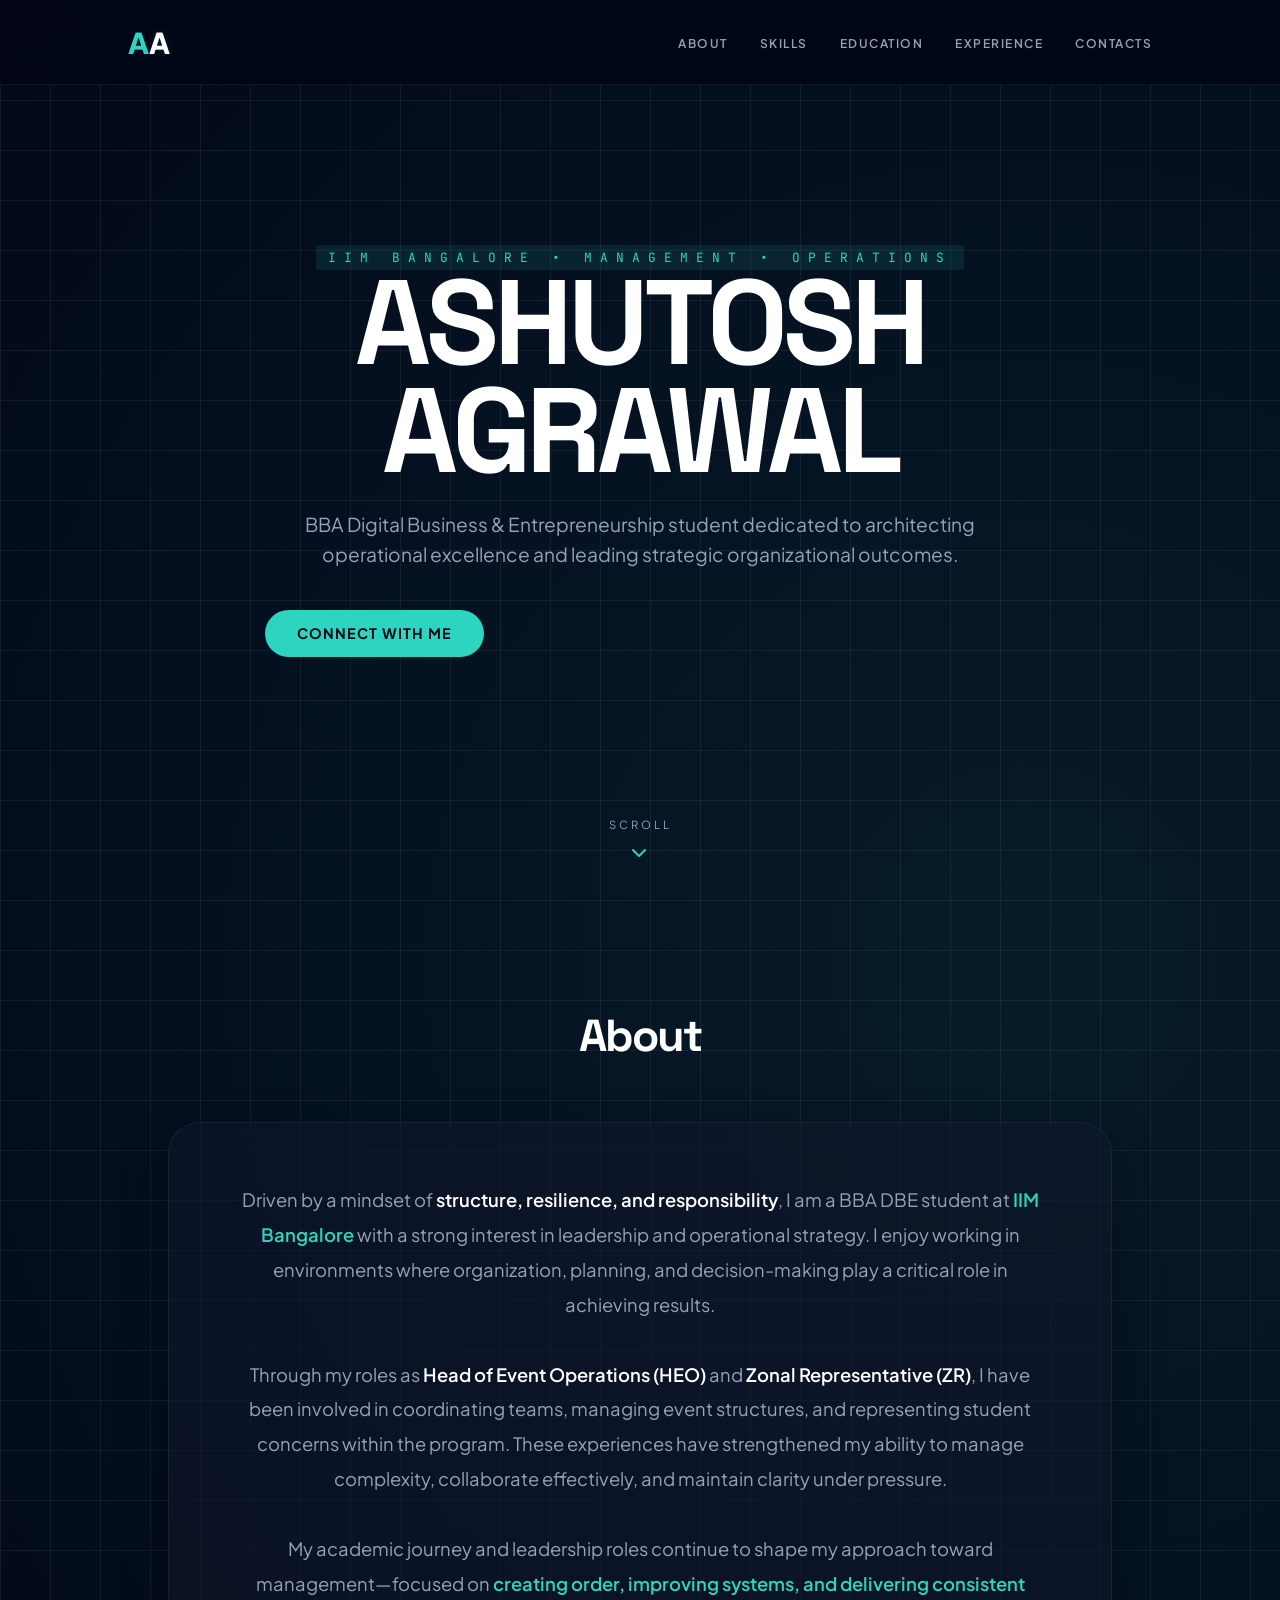
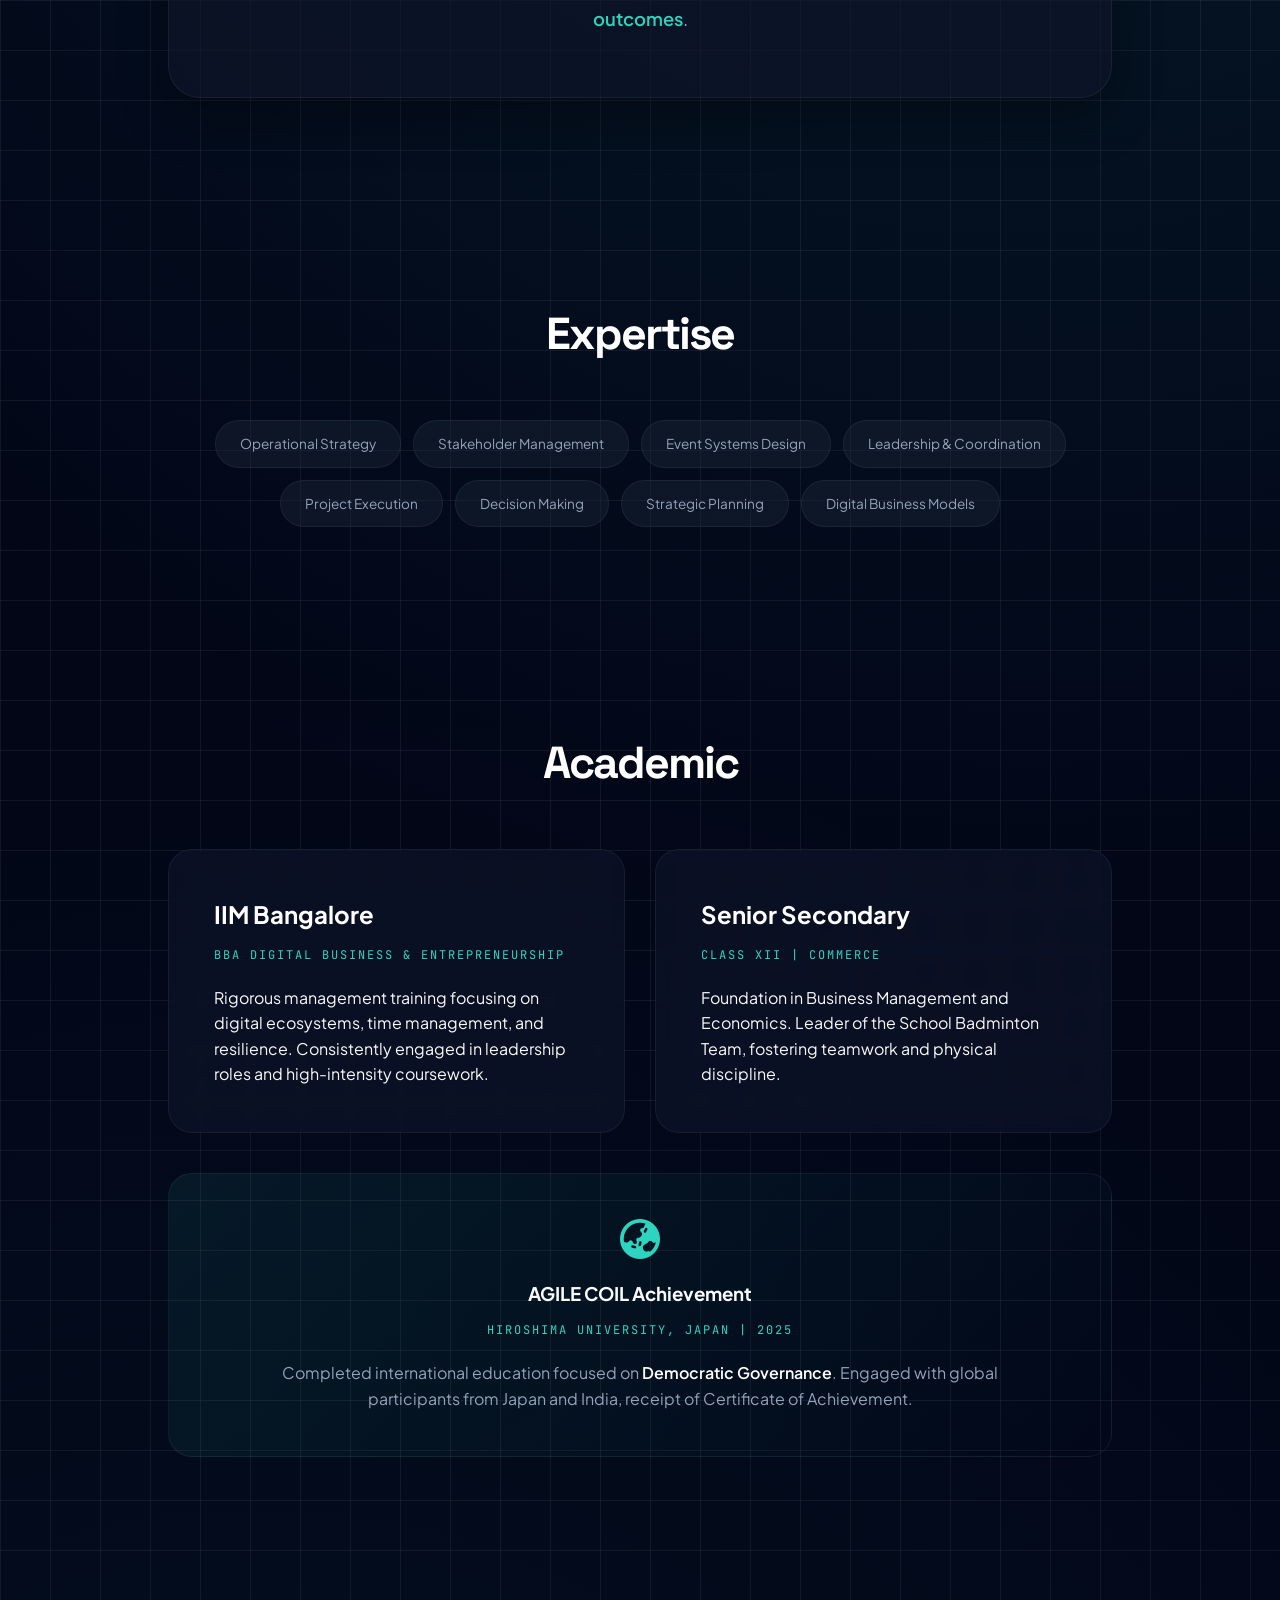
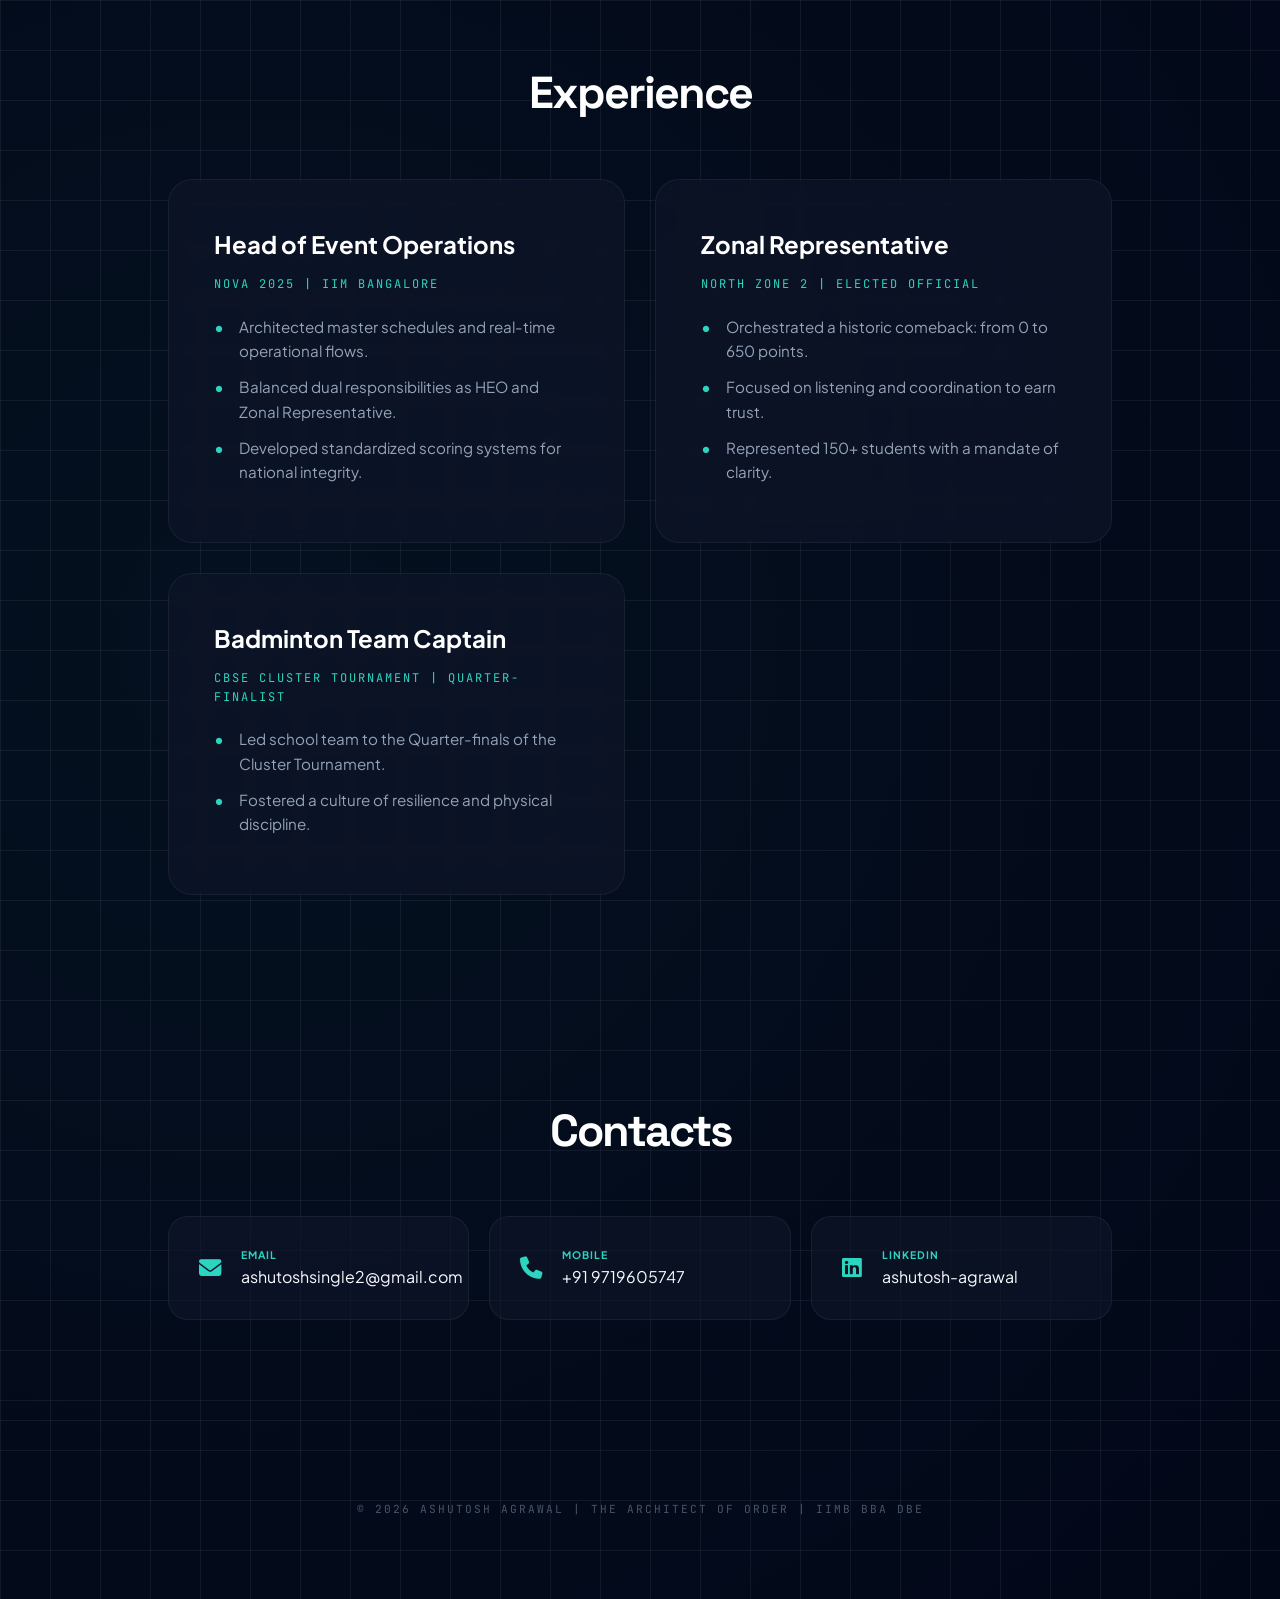
==== index.html @ 5797844e "Rename ytz.html to index.html" ====
<!DOCTYPE html>
<html lang="en">
<head>
    <meta charset="UTF-8">
    <meta name="viewport" content="width=device-width, initial-scale=1.0">
    <title>Ashutosh Agrawal | Executive Portfolio</title>
    
    <!-- Premium Fonts & Icons -->
    <link href="https://fonts.googleapis.com/css2?family=Plus+Jakarta+Sans:wght@300;400;500;600;700;800&family=Space+Grotesk:wght@500;700&family=JetBrains+Mono:wght@400;500&display=swap" rel="stylesheet">
    <link rel="stylesheet" href="https://cdnjs.cloudflare.com/ajax/libs/font-awesome/6.4.0/css/all.min.css">

    <style>
        :root {
            --bg-body: #020617; 
            --nav-bg: rgba(2, 6, 23, 0.9);
            --accent: #2dd4bf; 
            --accent-glow: rgba(45, 212, 191, 0.15);
            --text-main: #f8fafc;
            --text-dim: #94a3b8;
            --glass-card: rgba(15, 23, 42, 0.6);
            --border: rgba(255, 255, 255, 0.06);
        }

        * {
            margin: 0;
            padding: 0;
            box-sizing: border-box;
            scroll-behavior: smooth;
        }

        body {
            background-color: var(--bg-body);
            color: var(--text-main);
            font-family: 'Plus Jakarta Sans', sans-serif;
            line-height: 1.6;
            overflow-x: hidden;
            background-image: 
                linear-gradient(var(--border) 1px, transparent 1px),
                linear-gradient(90deg, var(--border) 1px, transparent 1px),
                radial-gradient(circle at 80% 20%, rgba(45, 212, 191, 0.1) 0%, transparent 40%),
                radial-gradient(circle at 20% 80%, rgba(45, 212, 191, 0.05) 0%, transparent 40%);
            background-size: 50px 50px, 50px 50px, 100% 100%, 100% 100%;
        }

        /* --- ANIMATIONS --- */
        @keyframes fadeInUp {
            from { opacity: 0; transform: translateY(20px); }
            to { opacity: 1; transform: translateY(0); }
        }

        @keyframes float {
            0% { transform: translateY(0px); }
            50% { transform: translateY(-10px); }
            100% { transform: translateY(0px); }
        }

        .reveal {
            opacity: 0;
            transform: translateY(20px);
            transition: all 0.8s cubic-bezier(0.25, 0.46, 0.45, 0.94);
        }

        .reveal.active {
            opacity: 1;
            transform: translateY(0);
        }

        /* --- NAVIGATION --- */
        nav {
            position: fixed;
            top: 0;
            width: 100%;
            display: flex;
            justify-content: space-between;
            align-items: center;
            padding: 1.2rem 10%;
            background: var(--nav-bg);
            backdrop-filter: blur(20px);
            border-bottom: 1px solid var(--border);
            z-index: 1000;
        }

        .nav-brand {
            font-weight: 800;
            font-size: 1.8rem;
            letter-spacing: -2px;
            text-decoration: none;
            display: flex;
            gap: 2px;
        }

        .logo-a1 { color: var(--accent); }
        .logo-a2 { color: #fff; text-shadow: 0 0 10px var(--accent-glow); }

        .nav-links {
            display: flex;
            list-style: none;
            gap: 2rem;
        }

        .nav-links a {
            text-decoration: none;
            color: var(--text-dim);
            font-size: 0.75rem;
            font-weight: 600;
            text-transform: uppercase;
            letter-spacing: 1.5px;
            transition: 0.3s ease;
        }

        .nav-links a:hover { color: var(--accent); }

        /* --- HERO SECTION --- */
        header {
            height: 100vh;
            display: flex;
            flex-direction: column;
            justify-content: center;
            align-items: center;
            text-align: center;
            padding: 0 10%;
            position: relative;
        }

        .hero-content {
            z-index: 2;
        }

        .hero-kicker {
            font-family: 'JetBrains Mono', monospace;
            color: var(--accent);
            font-size: 0.8rem;
            text-transform: uppercase;
            letter-spacing: 8px;
            margin-bottom: 1.5rem;
            animation: fadeInUp 0.8s ease-out;
            background: rgba(45, 212, 191, 0.1);
            padding: 4px 12px;
            border-radius: 4px;
        }

        header h1 {
            font-family: 'Space Grotesk', sans-serif;
            font-size: clamp(3.5rem, 12vw, 7.5rem); 
            font-weight: 700;
            line-height: 0.9;
            letter-spacing: -5px;
            margin-bottom: 1.5rem;
            color: #fff;
            animation: fadeInUp 1s ease-out 0.2s forwards;
            opacity: 0;
        }

        .hero-desc {
            max-width: 750px;
            color: var(--text-dim);
            font-size: 1.2rem;
            font-weight: 400;
            margin-bottom: 2.5rem;
            animation: fadeInUp 1.2s ease-out 0.4s forwards;
            opacity: 0;
            line-height: 1.6;
        }

        .hero-cta {
            animation: fadeInUp 1.4s ease-out 0.6s forwards;
            opacity: 0;
            display: flex;
            gap: 20px;
        }

        .btn-primary {
            background: var(--accent);
            color: var(--bg-body);
            padding: 12px 32px;
            border-radius: 100px;
            text-decoration: none;
            font-weight: 700;
            font-size: 0.9rem;
            text-transform: uppercase;
            letter-spacing: 1px;
            transition: 0.3s;
        }

        .btn-primary:hover {
            transform: scale(1.05);
            box-shadow: 0 0 20px var(--accent-glow);
        }

        .scroll-hint {
            position: absolute;
            bottom: 40px;
            font-size: 0.7rem;
            text-transform: uppercase;
            letter-spacing: 3px;
            color: var(--text-dim);
            display: flex;
            flex-direction: column;
            align-items: center;
            gap: 10px;
            animation: float 2s infinite ease-in-out;
        }

        .scroll-hint i {
            color: var(--accent);
            font-size: 1rem;
        }

        /* --- MAIN CONTENT --- */
        main {
            padding: 0 10%;
            max-width: 1200px;
            margin: 0 auto;
        }

        section {
            padding: 100px 0;
        }

        h2 {
            font-family: 'Space Grotesk', sans-serif;
            font-size: 2.8rem;
            margin-bottom: 50px;
            font-weight: 700;
            letter-spacing: -2px;
            color: #fff;
            text-align: center; 
        }

        /* --- ABOUT SECTION --- */
        .about-card {
            background: var(--glass-card);
            border: 1px solid var(--border);
            padding: 60px;
            border-radius: 32px;
            text-align: center;
            box-shadow: 0 20px 50px rgba(0,0,0,0.3);
        }

        .about-card p {
            font-size: 1.15rem;
            line-height: 1.9;
            color: var(--text-dim);
            max-width: 900px;
            margin: 0 auto;
        }

        .highlight-text { color: #fff; font-weight: 600; }
        .accent-text { color: var(--accent); font-weight: 600; }

        /* --- GRID & CARDS --- */
        .grid-layout {
            display: grid;
            grid-template-columns: repeat(auto-fit, minmax(320px, 1fr));
            gap: 30px;
        }

        .card {
            background: var(--glass-card);
            backdrop-filter: blur(10px);
            border: 1px solid var(--border);
            padding: 45px;
            border-radius: 24px;
            transition: all 0.4s ease;
        }

        .card:hover {
            border-color: rgba(45, 212, 191, 0.3);
            transform: translateY(-8px);
        }

        .card h3 {
            font-size: 1.5rem;
            margin-bottom: 12px;
            font-weight: 700;
            color: #fff;
        }

        .sub-header {
            color: var(--accent);
            font-family: 'JetBrains Mono', monospace;
            font-size: 0.75rem;
            margin-bottom: 20px;
            display: block;
            text-transform: uppercase;
            letter-spacing: 2px;
        }

        .card ul { list-style: none; margin-top: 15px; }
        .card li {
            color: var(--text-dim);
            font-size: 0.95rem;
            margin-bottom: 12px;
            padding-left: 25px;
            position: relative;
            text-align: left;
        }

        .card li::before {
            content: "•";
            position: absolute;
            left: 0;
            color: var(--accent);
            font-weight: bold;
        }

        /* --- SKILLS --- */
        .skills-container {
            display: flex;
            flex-wrap: wrap;
            gap: 12px;
            justify-content: center;
        }

        .skill-pill {
            background: rgba(30, 41, 59, 0.4);
            border: 1px solid var(--border);
            padding: 12px 24px;
            border-radius: 100px;
            font-size: 0.85rem;
            color: var(--text-dim);
            transition: 0.3s;
        }

        .skill-pill:hover {
            border-color: var(--accent);
            color: var(--accent);
            background: rgba(45, 212, 191, 0.1);
        }

        /* --- GLOBAL BADGE --- */
        .global-badge {
            background: linear-gradient(145deg, rgba(45, 212, 191, 0.08), transparent);
            border: 1px solid var(--border);
            padding: 45px;
            border-radius: 24px;
            margin-top: 40px;
            text-align: center;
        }

        .global-badge i {
            font-size: 2.5rem;
            color: var(--accent);
            margin-bottom: 20px;
        }

        /* --- CONTACTS --- */
        .contact-grid {
            display: grid;
            grid-template-columns: repeat(auto-fit, minmax(280px, 1fr));
            gap: 20px;
        }

        .contact-item {
            background: var(--glass-card);
            padding: 30px;
            border-radius: 20px;
            border: 1px solid var(--border);
            text-decoration: none;
            color: var(--text-main);
            transition: 0.3s;
            display: flex;
            align-items: center;
            gap: 20px;
        }

        .contact-item:hover {
            border-color: var(--accent);
            background: rgba(45, 212, 191, 0.08);
            transform: scale(1.02);
        }

        .contact-item i {
            font-size: 1.4rem;
            color: var(--accent);
        }

        /* --- FOOTER --- */
        footer {
            padding: 80px 10%;
            text-align: center;
            border-top: 1px solid var(--border);
            color: #475569;
            font-family: 'JetBrains Mono', monospace;
            font-size: 0.7rem;
            letter-spacing: 2px;
        }

        @media (max-width: 968px) {
            header h1 { font-size: 3.5rem; letter-spacing: -2px; }
            .grid-layout { grid-template-columns: 1fr; }
            .about-card { padding: 40px 25px; }
            nav { padding: 1rem 5%; }
        }
    </style>
</head>
<body>

    <!-- TOP NAVIGATION BAR -->
    <nav>
        <a href="#" class="nav-brand">
            <span class="logo-a1">A</span><span class="logo-a2">A</span>
        </a>
        <ul class="nav-links">
            <li><a href="#about">About</a></li>
            <li><a href="#skills">Skills</a></li>
            <li><a href="#education">Education</a></li>
            <li><a href="#experience">Experience</a></li>
            <li><a href="#contacts">Contacts</a></li>
        </ul>
    </nav>

    <!-- HERO SECTION -->
    <header id="home">
        <div class="hero-content">

            <span class="hero-kicker">IIM Bangalore • Management • Operations</span>

            <h1>ASHUTOSH <br>AGRAWAL</h1>
            <p class="hero-desc">
                BBA Digital Business & Entrepreneurship student dedicated to architecting operational excellence and leading strategic organizational outcomes.
            </p>
            <div class="hero-cta">
                <a href="#contacts" class="btn-primary">Connect with me</a>
            </div>
        </div>
        <div class="scroll-hint">
            <span>Scroll</span>
            <i class="fa-solid fa-chevron-down"></i>
        </div>
    </header>

    <main>
        
        <!-- ABOUT -->
        <section id="about" class="reveal">
            <h2>About</h2>
            <div class="about-card">
                <p>
                    Driven by a mindset of <span class="highlight-text">structure, resilience, and responsibility</span>, I am a BBA DBE student at <span class="accent-text">IIM Bangalore</span> with a strong interest in leadership and operational strategy. I enjoy working in environments where organization, planning, and decision-making play a critical role in achieving results. 
                    <br><br>
                    Through my roles as <span class="highlight-text">Head of Event Operations (HEO)</span> and <span class="highlight-text">Zonal Representative (ZR)</span>, I have been involved in coordinating teams, managing event structures, and representing student concerns within the program. These experiences have strengthened my ability to manage complexity, collaborate effectively, and maintain clarity under pressure. 
                    <br><br>
                    My academic journey and leadership roles continue to shape my approach toward management—focused on <span class="accent-text">creating order, improving systems, and delivering consistent outcomes</span>.
                </p>
            </div>
        </section>

        <!-- SKILLS / EXPERTISE -->
        <section id="skills" class="reveal">
            <h2>Expertise</h2>
            <div class="skills-container">
                <div class="skill-pill">Operational Strategy</div>
                <div class="skill-pill">Stakeholder Management</div>
                <div class="skill-pill">Event Systems Design</div>
                <div class="skill-pill">Leadership & Coordination</div>
                <div class="skill-pill">Project Execution</div>
                <div class="skill-pill">Decision Making</div>
                <div class="skill-pill">Strategic Planning</div>
                <div class="skill-pill">Digital Business Models</div>
            </div>
        </section>

        <!-- EDUCATION -->
        <section id="education" class="reveal">
            <h2>Academic</h2>
            <div class="grid-layout">
                <div class="card">
                    <h3>IIM Bangalore</h3>
                    <span class="sub-header">BBA Digital Business & Entrepreneurship</span>
                    <p>Rigorous management training focusing on digital ecosystems, time management, and resilience. Consistently engaged in leadership roles and high-intensity coursework.</p>
                </div>

                <div class="card">
                    <h3>Senior Secondary</h3>
                    <span class="sub-header">Class XII | Commerce</span>
                    <p>Foundation in Business Management and Economics. Leader of the School Badminton Team, fostering teamwork and physical discipline.</p>
                </div>
            </div>

            <!-- HIROSHIMA HIGHLIGHT -->
            <div class="global-badge">
                <i class="fa-solid fa-earth-asia"></i>
                <h3 style="margin-bottom: 12px;">AGILE COIL Achievement</h3>
                <span class="sub-header">Hiroshima University, Japan | 2025</span>
                <p style="color: var(--text-dim); max-width: 800px; margin: 0 auto; font-size: 1rem;">
                    Completed international education focused on <span class="highlight-text">Democratic Governance</span>. Engaged with global participants from Japan and India, receipt of Certificate of Achievement.
                </p>
            </div>
        </section>

        <!-- EXPERIENCE -->
        <section id="experience" class="reveal">
            <h2>Experience</h2>
            <div class="grid-layout">
                <div class="card">
                    <h3>Head of Event Operations</h3>
                    <span class="sub-header">NOVA 2025 | IIM Bangalore</span>
                    <ul>
                        <li>Architected master schedules and real-time operational flows.</li>
                        <li>Balanced dual responsibilities as HEO and Zonal Representative.</li>
                        <li>Developed standardized scoring systems for national integrity.</li>
                    </ul>
                </div>

                <div class="card">
                    <h3>Zonal Representative</h3>
                    <span class="sub-header">North Zone 2 | Elected Official</span>
                    <ul>
                        <li>Orchestrated a historic comeback: from 0 to 650 points.</li>
                        <li>Focused on listening and coordination to earn trust.</li>
                        <li>Represented 150+ students with a mandate of clarity.</li>
                    </ul>
                </div>

                <div class="card">
                    <h3>Badminton Team Captain</h3>
                    <span class="sub-header">CBSE Cluster Tournament | Quarter-Finalist</span>
                    <ul>
                        <li>Led school team to the Quarter-finals of the Cluster Tournament.</li>
                        <li>Fostered a culture of resilience and physical discipline.</li>
                    </ul>
                </div>
            </div>
        </section>

        <!-- CONTACTS -->
        <section id="contacts" class="reveal">
            <h2>Contacts</h2>
            <div class="contact-grid">
                <a href="mailto:ashutoshsingle2@gmail.com" class="contact-item">
                    <i class="fa-solid fa-envelope"></i>
                    <div>
                        <span style="display:block; font-size: 0.65rem; color: var(--accent); letter-spacing: 1px; font-weight: 700;">EMAIL</span>
                        ashutoshsingle2@gmail.com
                    </div>
                </a>
                <a href="tel:+919719605747" class="contact-item">
                    <i class="fa-solid fa-phone"></i>
                    <div>
                        <span style="display:block; font-size: 0.65rem; color: var(--accent); letter-spacing: 1px; font-weight: 700;">MOBILE</span>
                        +91 9719605747
                    </div>
                </a>
                <a href="https://www.linkedin.com/in/ashutosh-agrawal-0a4a7a379/" target="_blank" class="contact-item">
                    <i class="fa-brands fa-linkedin"></i>
                    <div>
                        <span style="display:block; font-size: 0.65rem; color: var(--accent); letter-spacing: 1px; font-weight: 700;">LINKEDIN</span>
                        ashutosh-agrawal
                    </div>
                </a>
            </div>
        </section>

    </main>

    <footer>
        &copy; 2026 ASHUTOSH AGRAWAL | THE ARCHITECT OF ORDER | IIMB BBA DBE
    </footer>

    <!-- SCROLL REVEAL SCRIPT -->
    <script>
        const observerOptions = {
            threshold: 0.1
        };

        const observer = new IntersectionObserver((entries) => {
            entries.forEach(entry => {
                if (entry.isIntersecting) {
                    entry.target.classList.add('active');
                }
            });
        }, observerOptions);

        document.querySelectorAll('.reveal').forEach(el => observer.observe(el));
    </script>

</body>
</html>
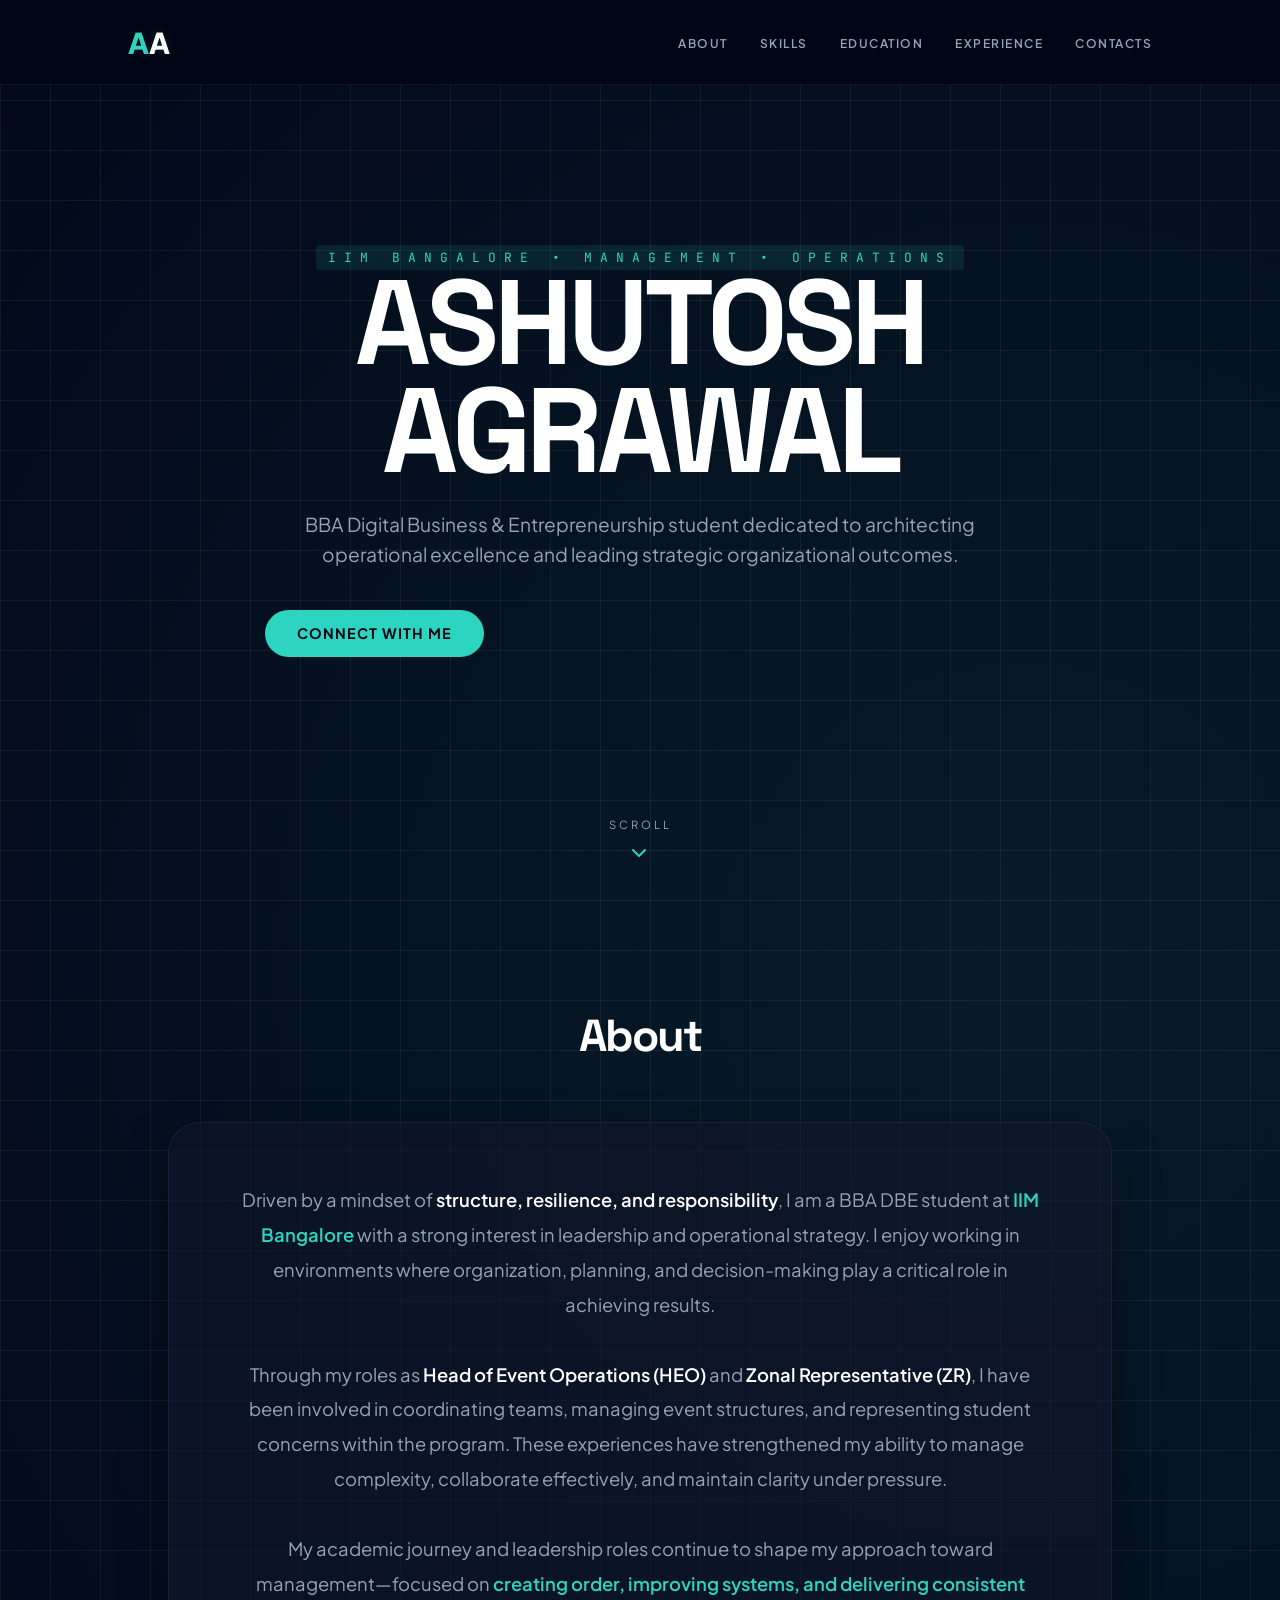
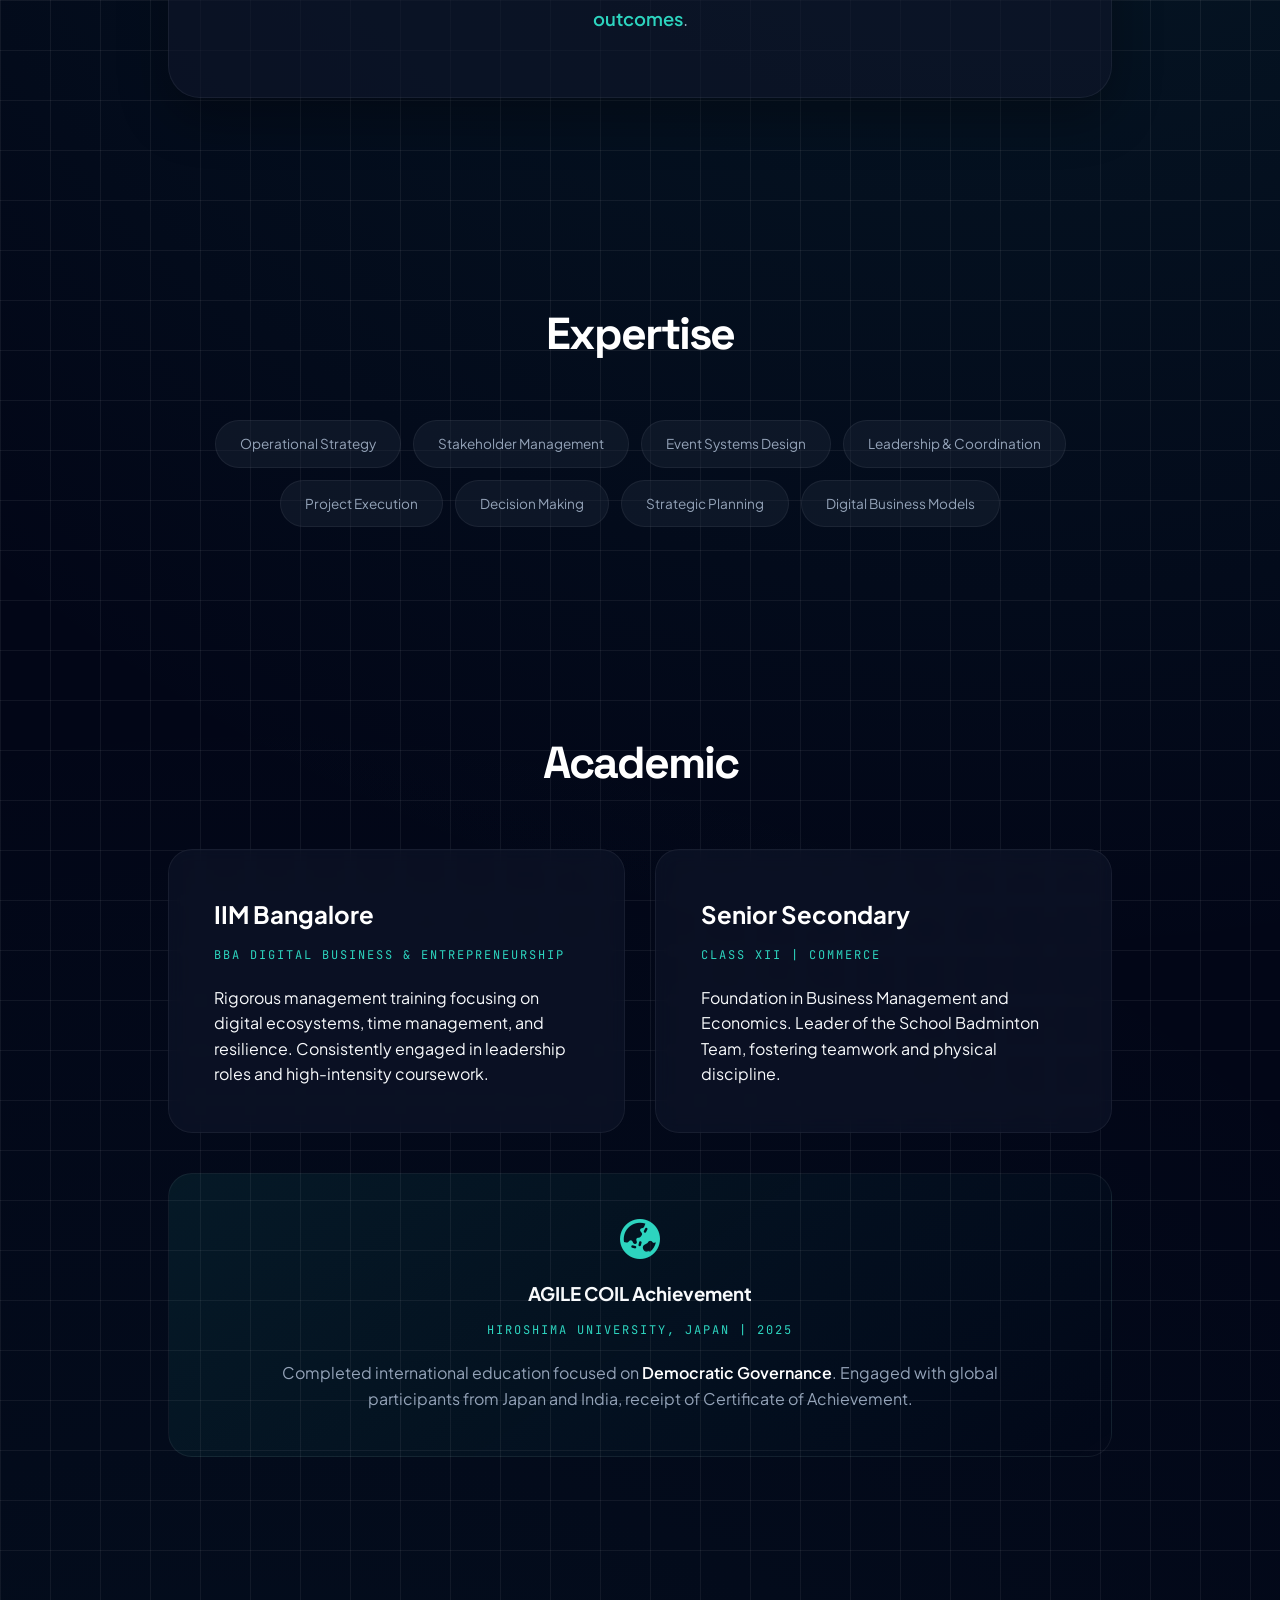
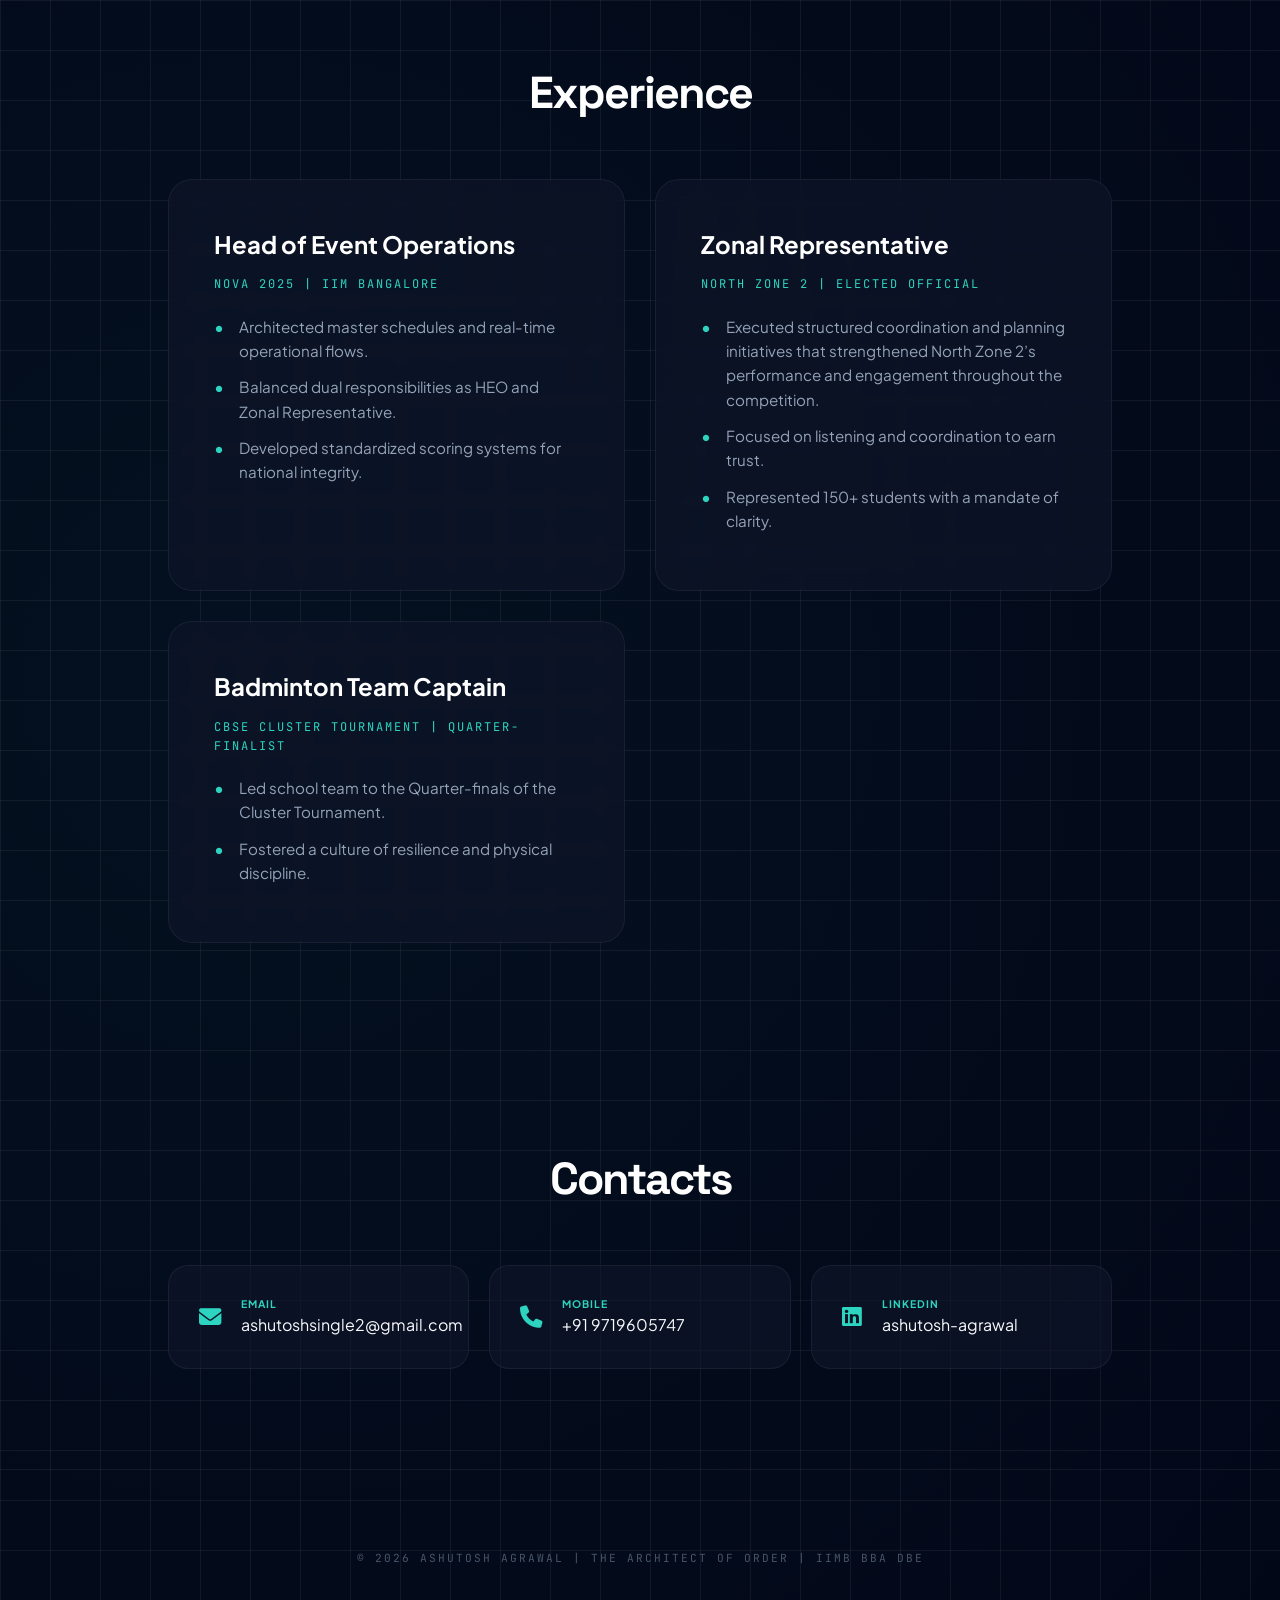
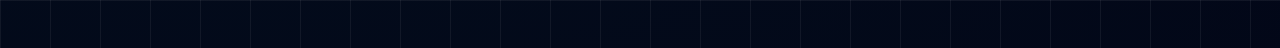
==== commit 61234992: "Update index.html" ====
--- a/index.html
+++ b/index.html
@@ -507,7 +507,7 @@
                     <h3>Zonal Representative</h3>
                     <span class="sub-header">North Zone 2 | Elected Official</span>
                     <ul>
-                        <li>Orchestrated a historic comeback: from 0 to 650 points.</li>
+                        <li>Executed structured coordination and planning initiatives that strengthened North Zone 2’s performance and engagement throughout the competition.</li>
                         <li>Focused on listening and coordination to earn trust.</li>
                         <li>Represented 150+ students with a mandate of clarity.</li>
                     </ul>
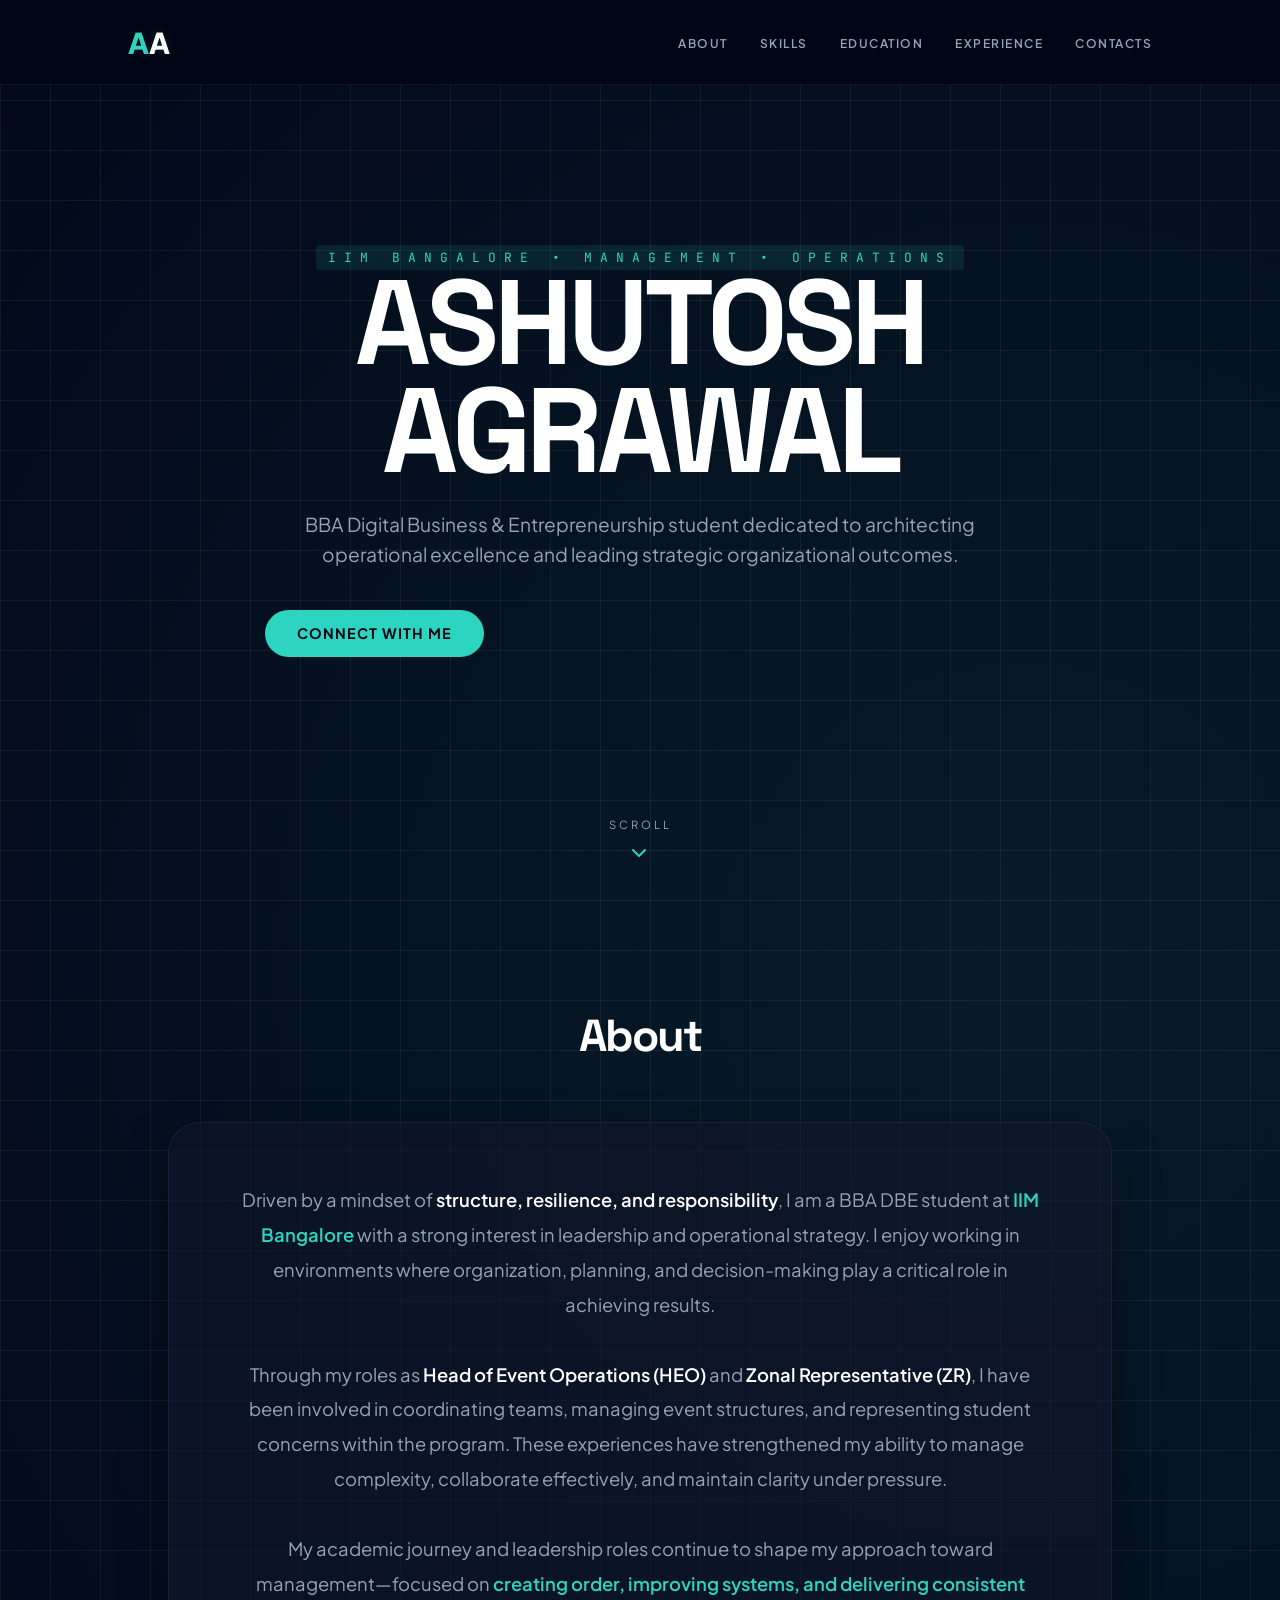
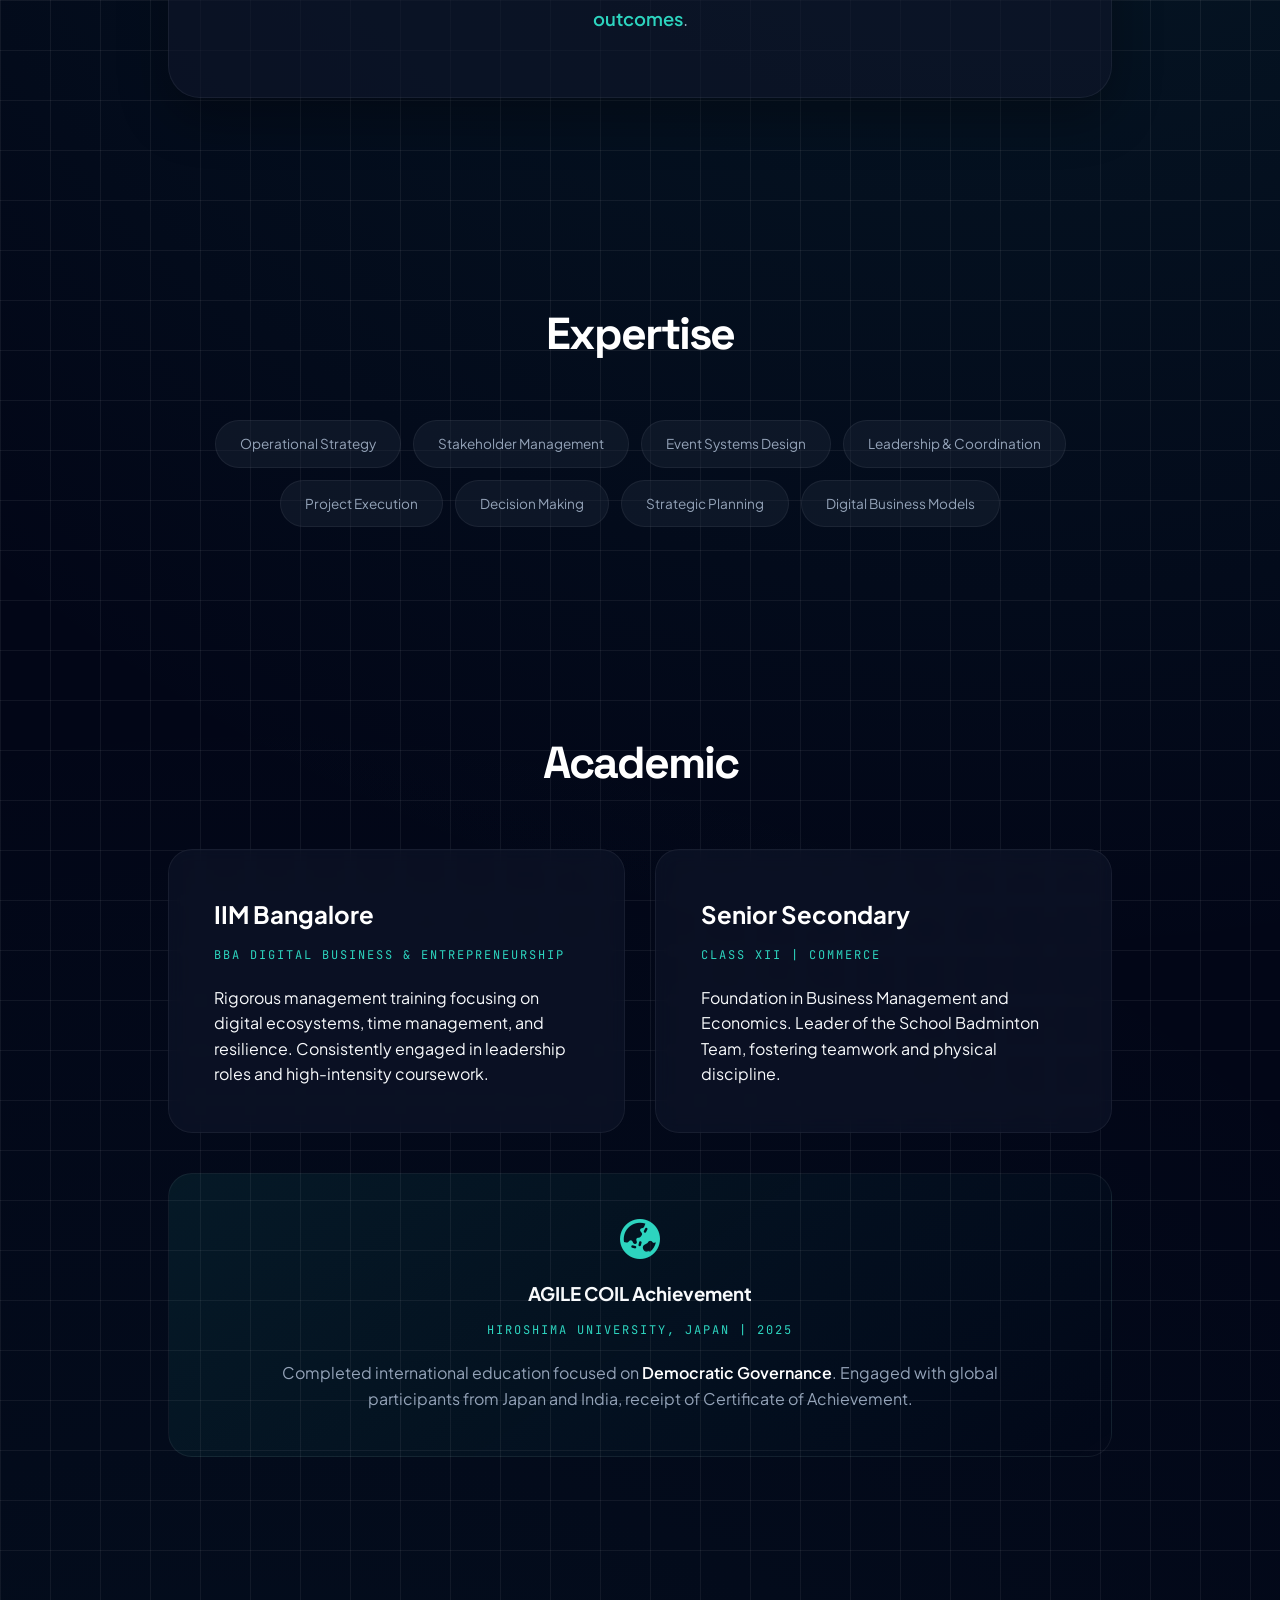
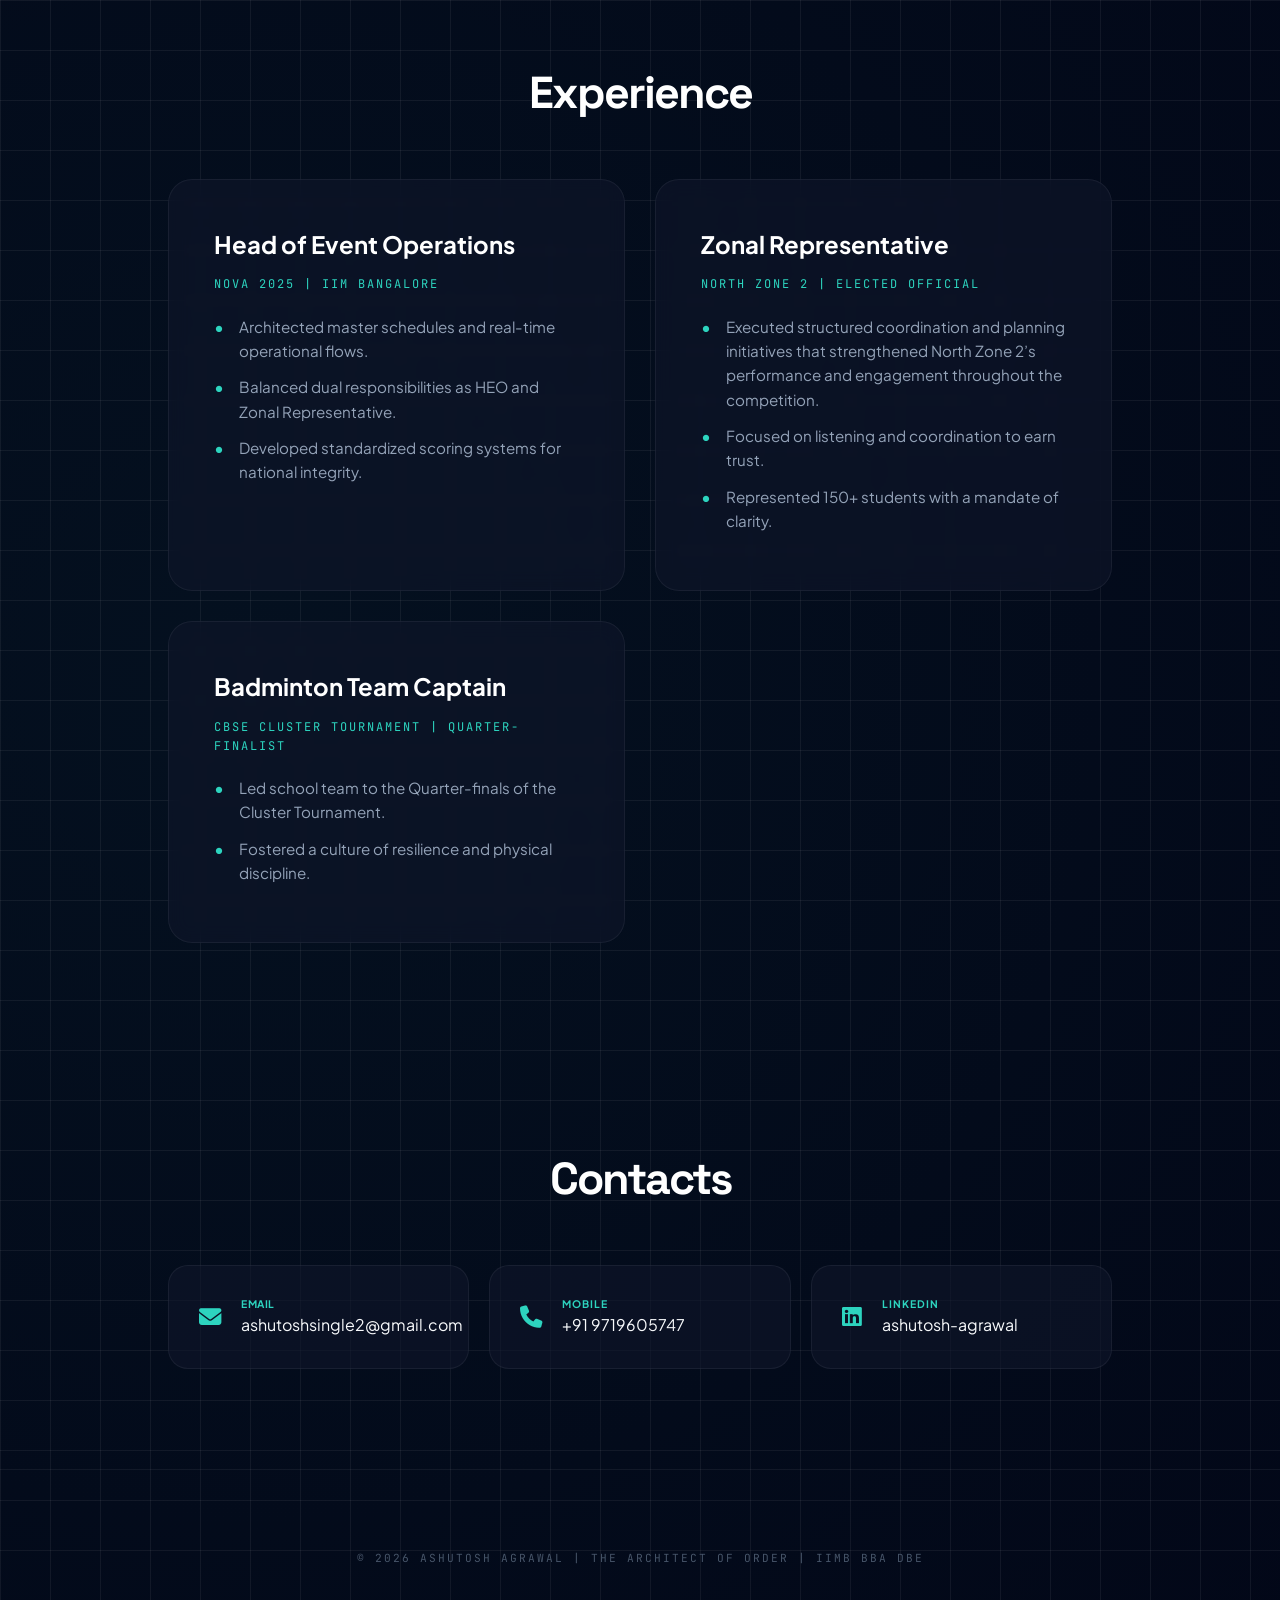
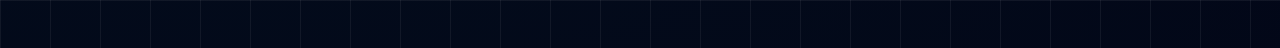
==== commit 4c688af4: "Update index.html" ====
--- a/index.html
+++ b/index.html
@@ -531,7 +531,7 @@
                 <a href="mailto:ashutoshsingle2@gmail.com" class="contact-item">
                     <i class="fa-solid fa-envelope"></i>
                     <div>
-                        <span style="display:block; font-size: 0.65rem; color: var(--accent); letter-spacing: 1px; font-weight: 700;">EMAIL</span>
+                        <span style="display:block; font-size: 0.65rem; color: var(--accent); letter-spacing: 0.6px; font-weight: 700;">EMAIL</span>
                         ashutoshsingle2@gmail.com
                     </div>
                 </a>
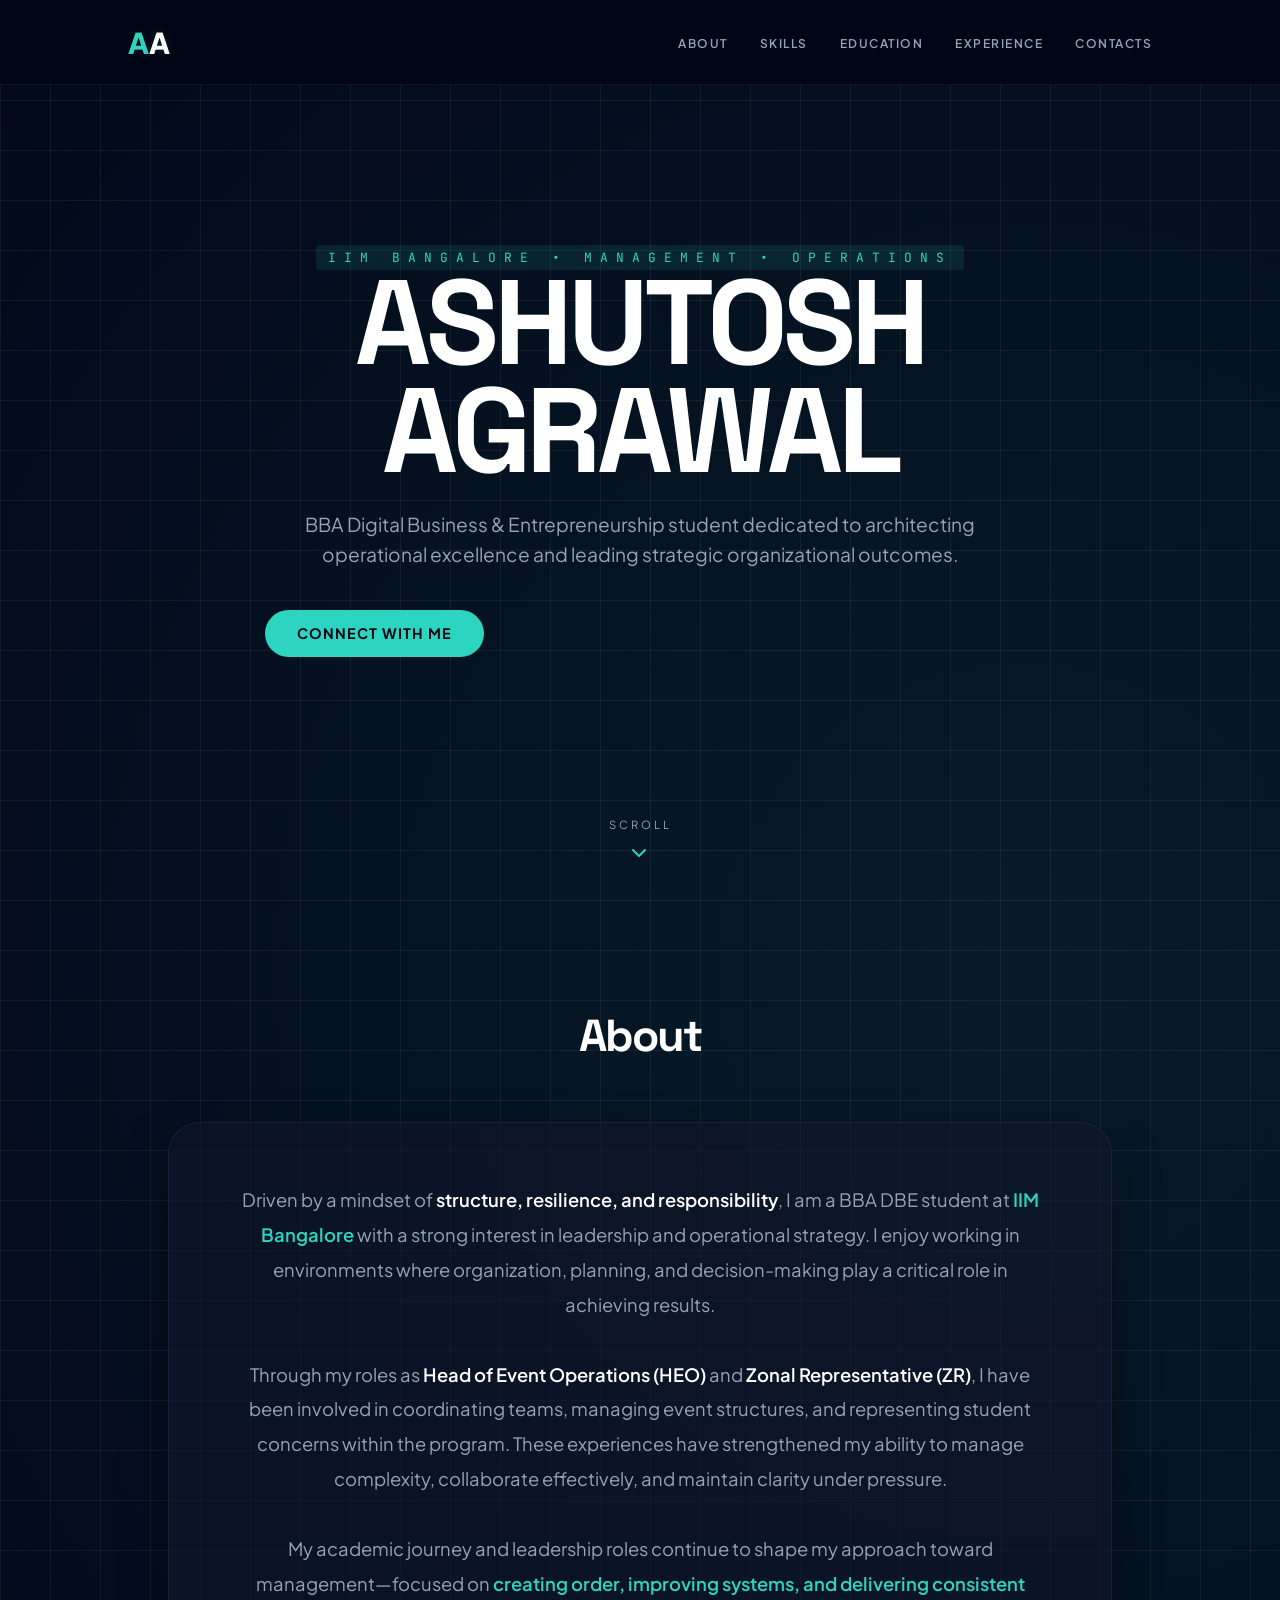
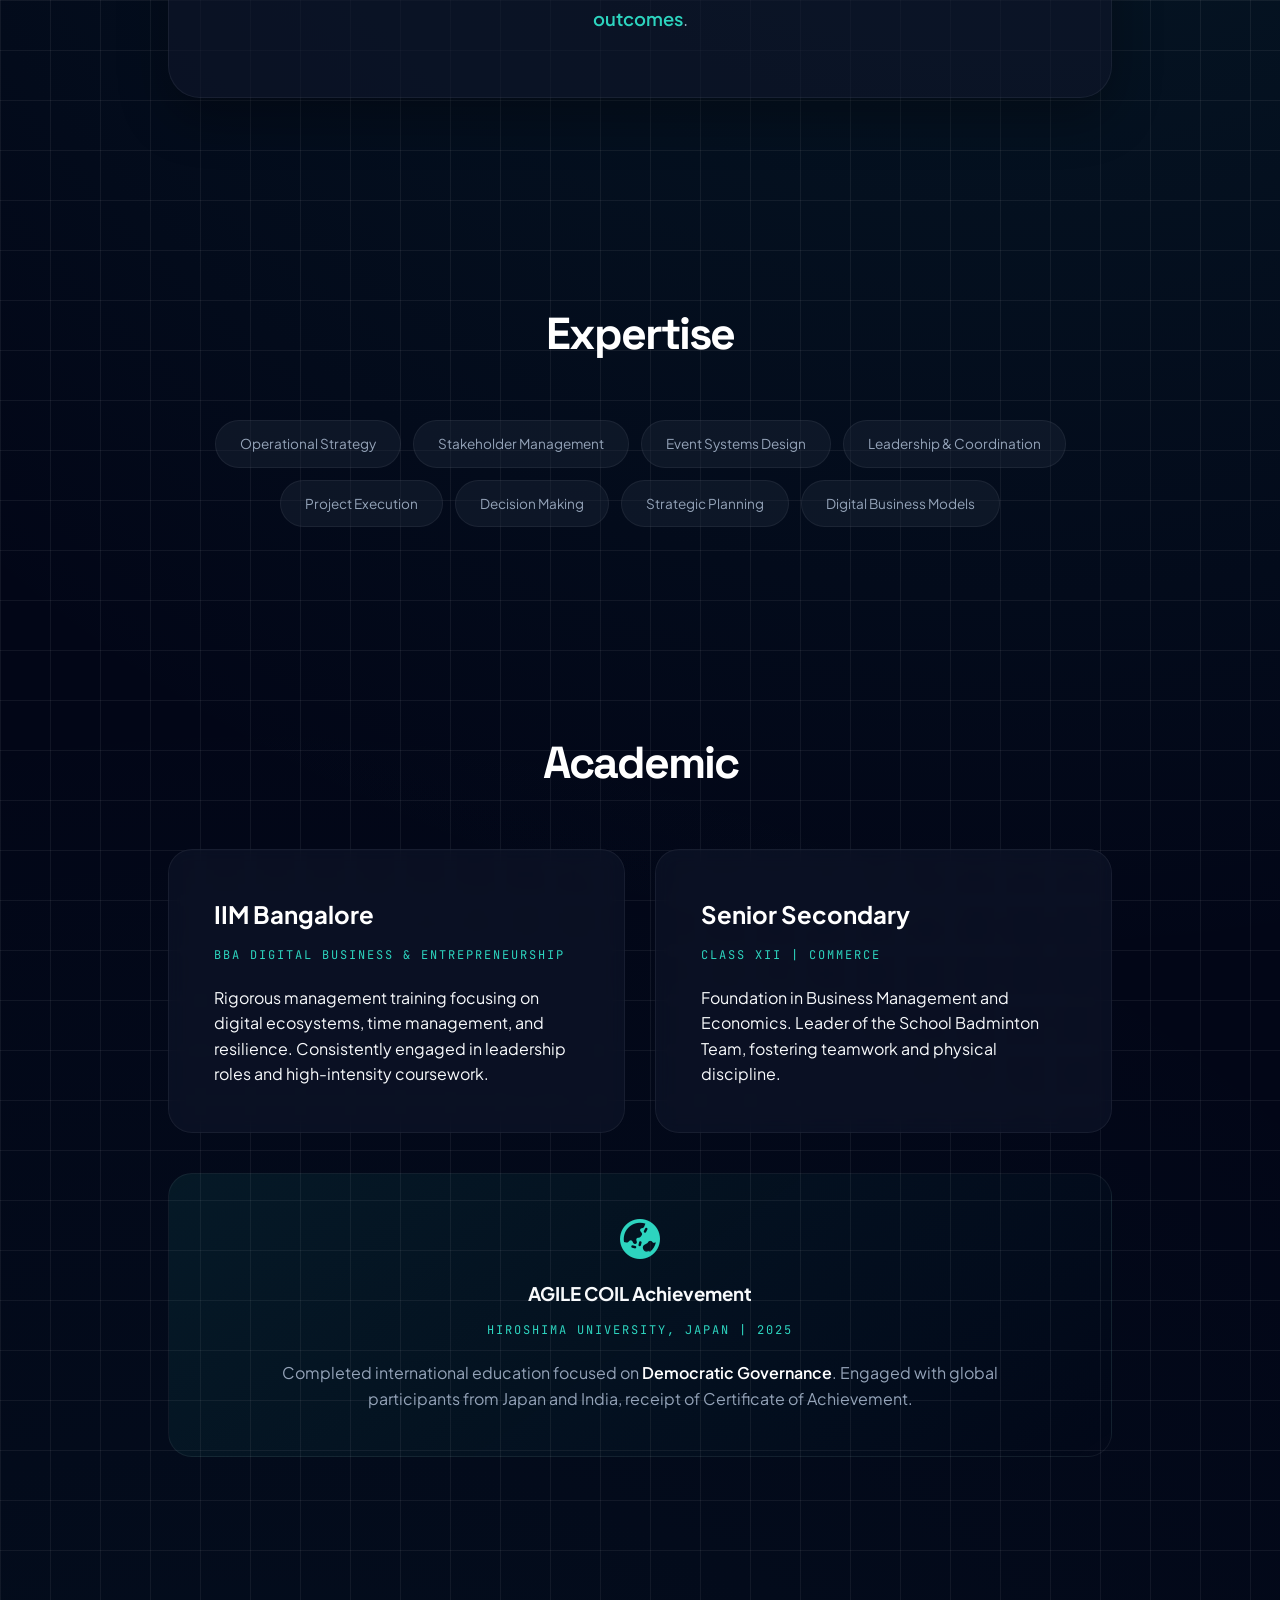
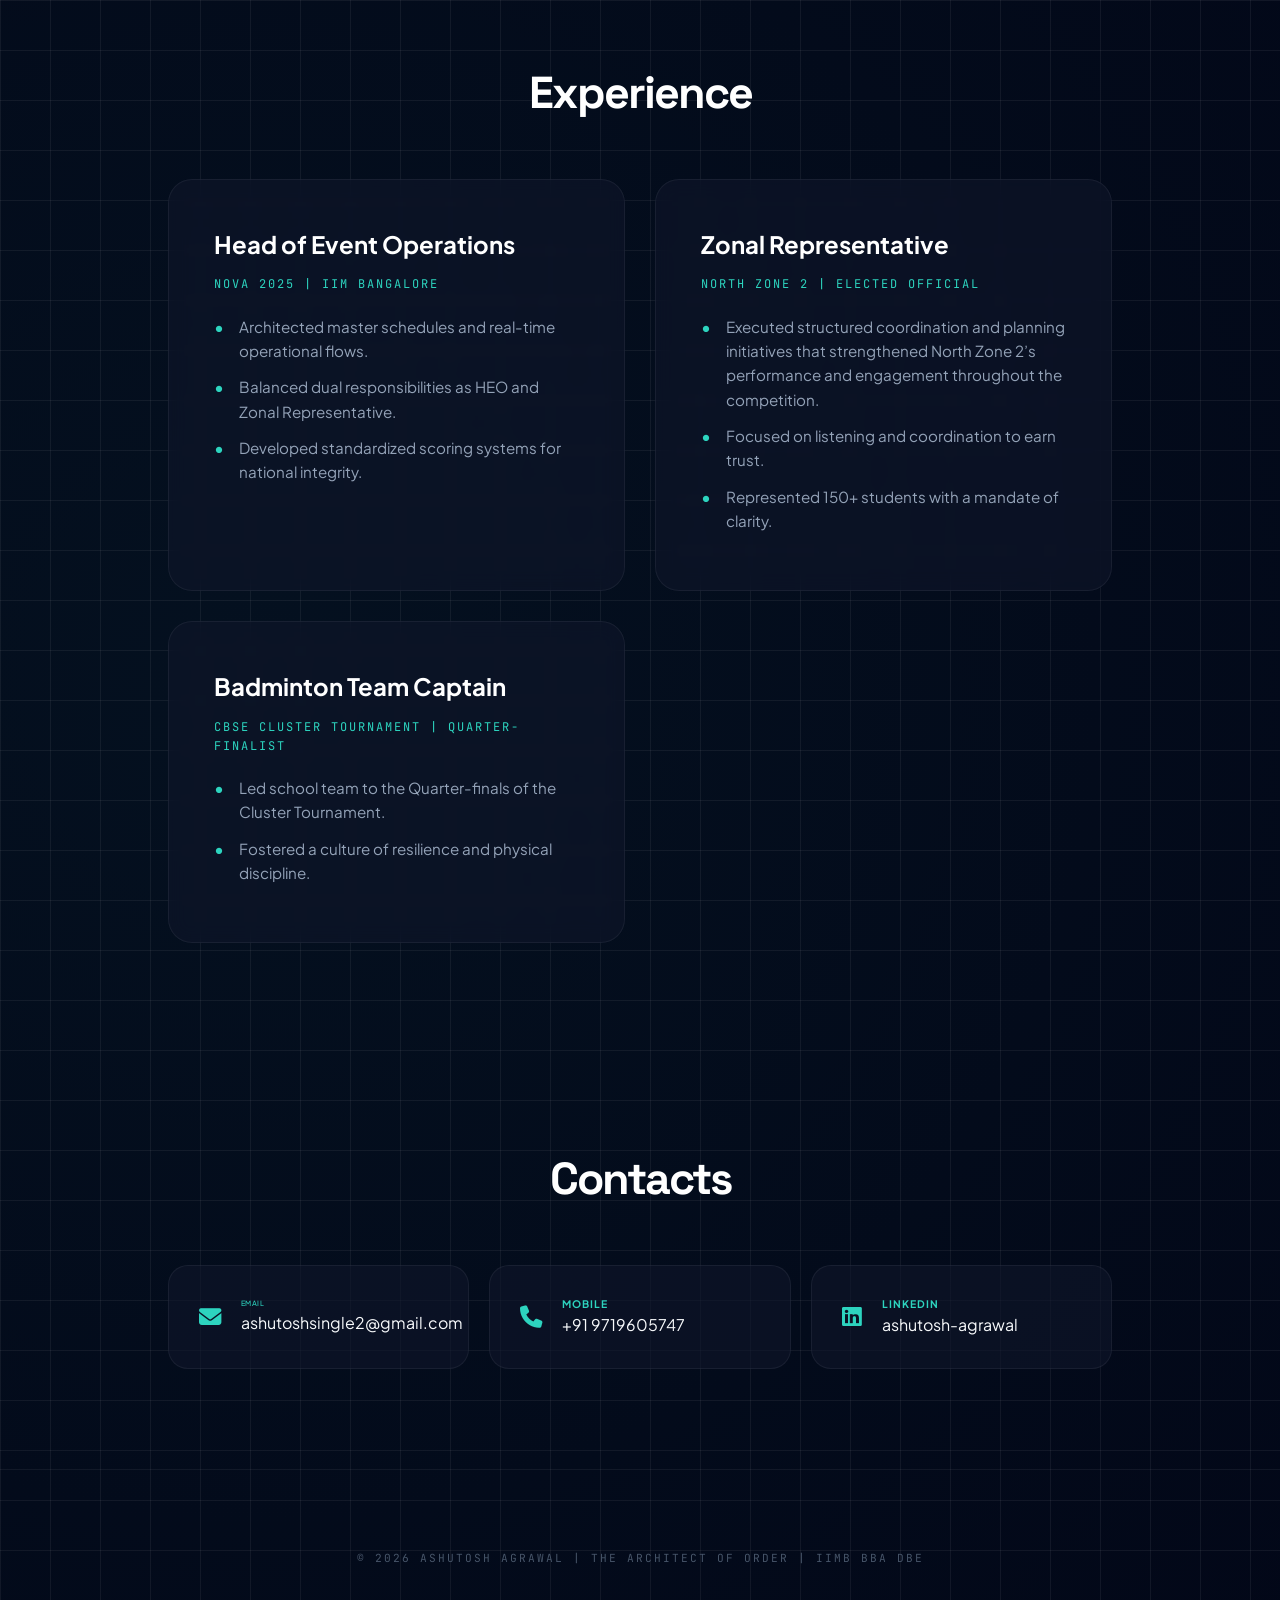
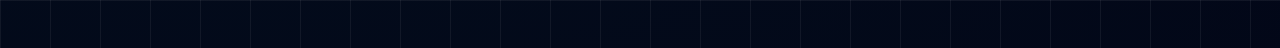
==== commit ce855e01: "Update index.html" ====
--- a/index.html
+++ b/index.html
@@ -531,7 +531,7 @@
                 <a href="mailto:ashutoshsingle2@gmail.com" class="contact-item">
                     <i class="fa-solid fa-envelope"></i>
                     <div>
-                        <span style="display:block; font-size: 0.65rem; color: var(--accent); letter-spacing: 0.6px; font-weight: 700;">EMAIL</span>
+                        <span style="display:block; font-size: 0.45rem; color: var(--accent); letter-spacing: 0.4px; font-weight: 500;">EMAIL</span>
                         ashutoshsingle2@gmail.com
                     </div>
                 </a>
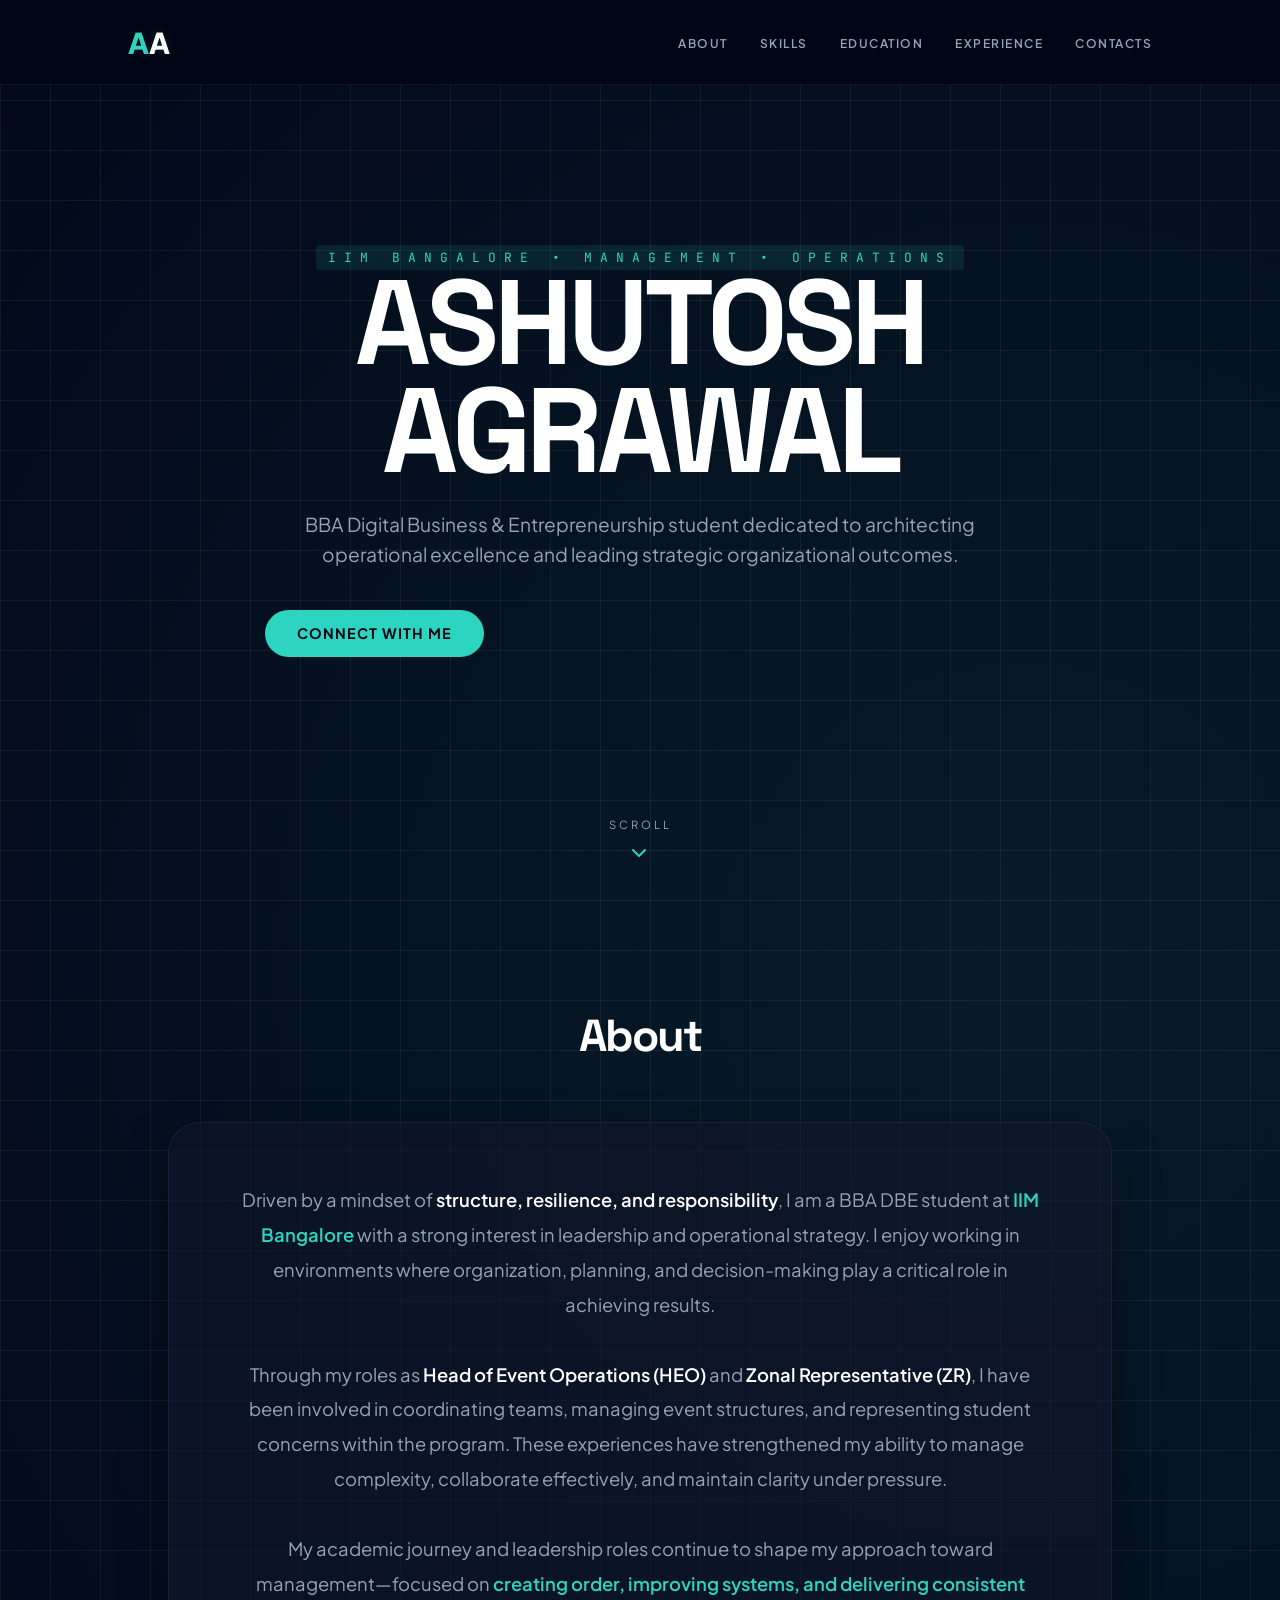
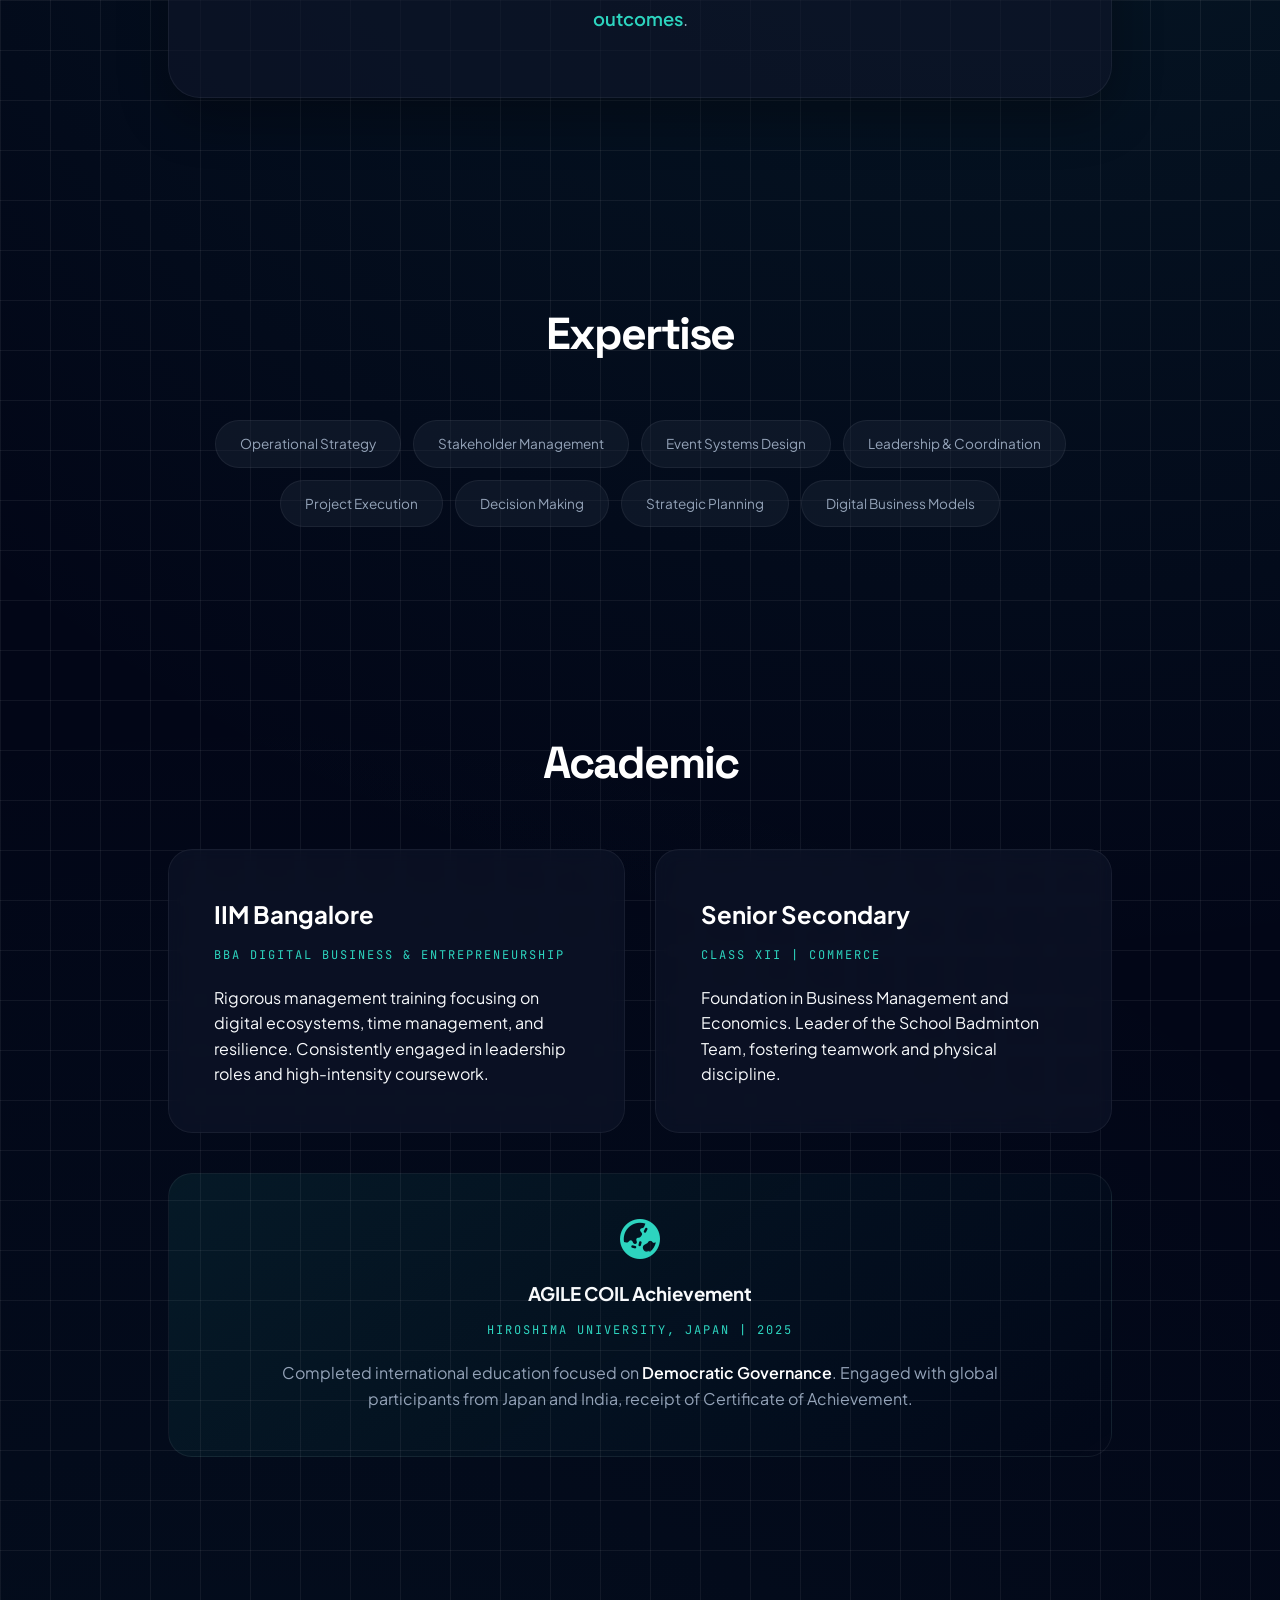
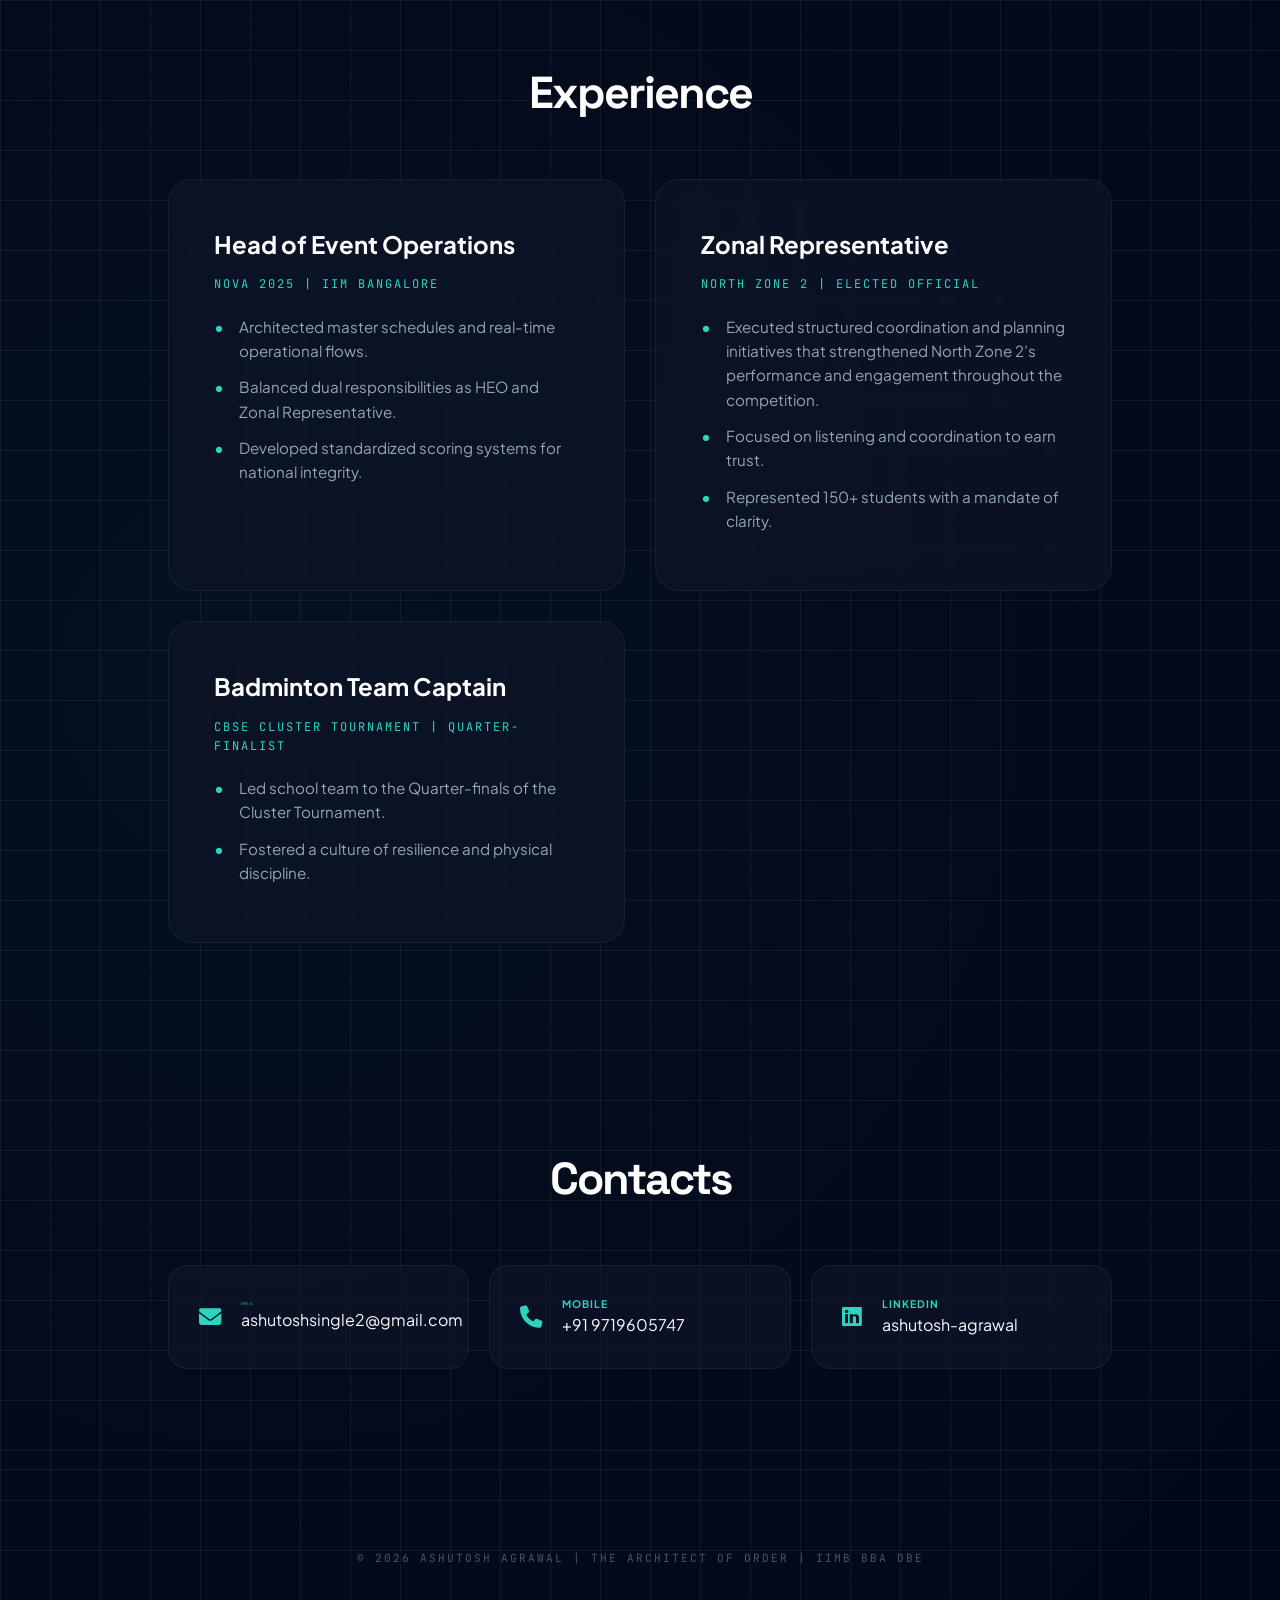
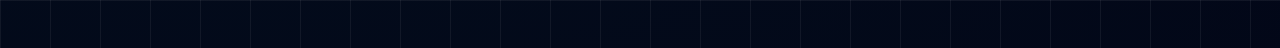
==== commit 44ab6e56: "Update index.html" ====
--- a/index.html
+++ b/index.html
@@ -531,7 +531,7 @@
                 <a href="mailto:ashutoshsingle2@gmail.com" class="contact-item">
                     <i class="fa-solid fa-envelope"></i>
                     <div>
-                        <span style="display:block; font-size: 0.45rem; color: var(--accent); letter-spacing: 0.4px; font-weight: 500;">EMAIL</span>
+                        <span style="display:block; font-size: 0.25rem; color: var(--accent); letter-spacing: 0.2px; font-weight: 300;">EMAIL</span>
                         ashutoshsingle2@gmail.com
                     </div>
                 </a>
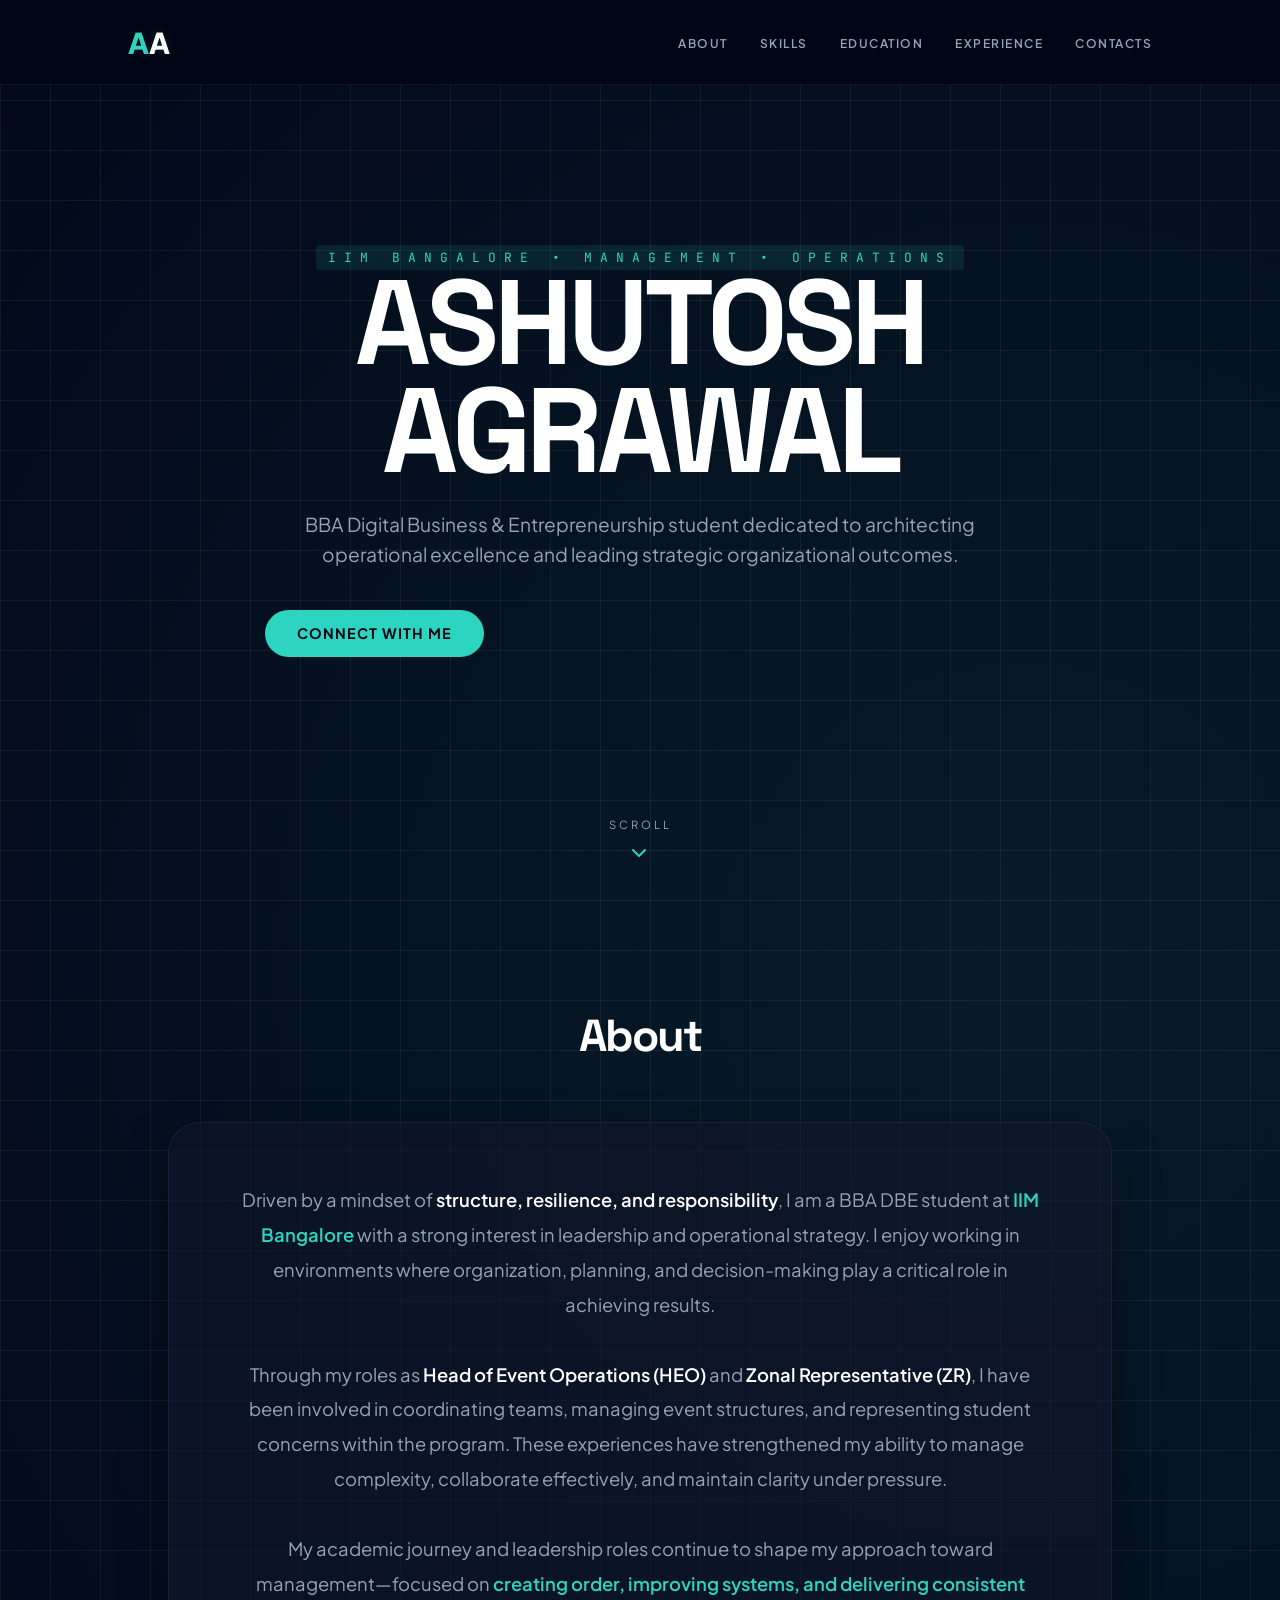
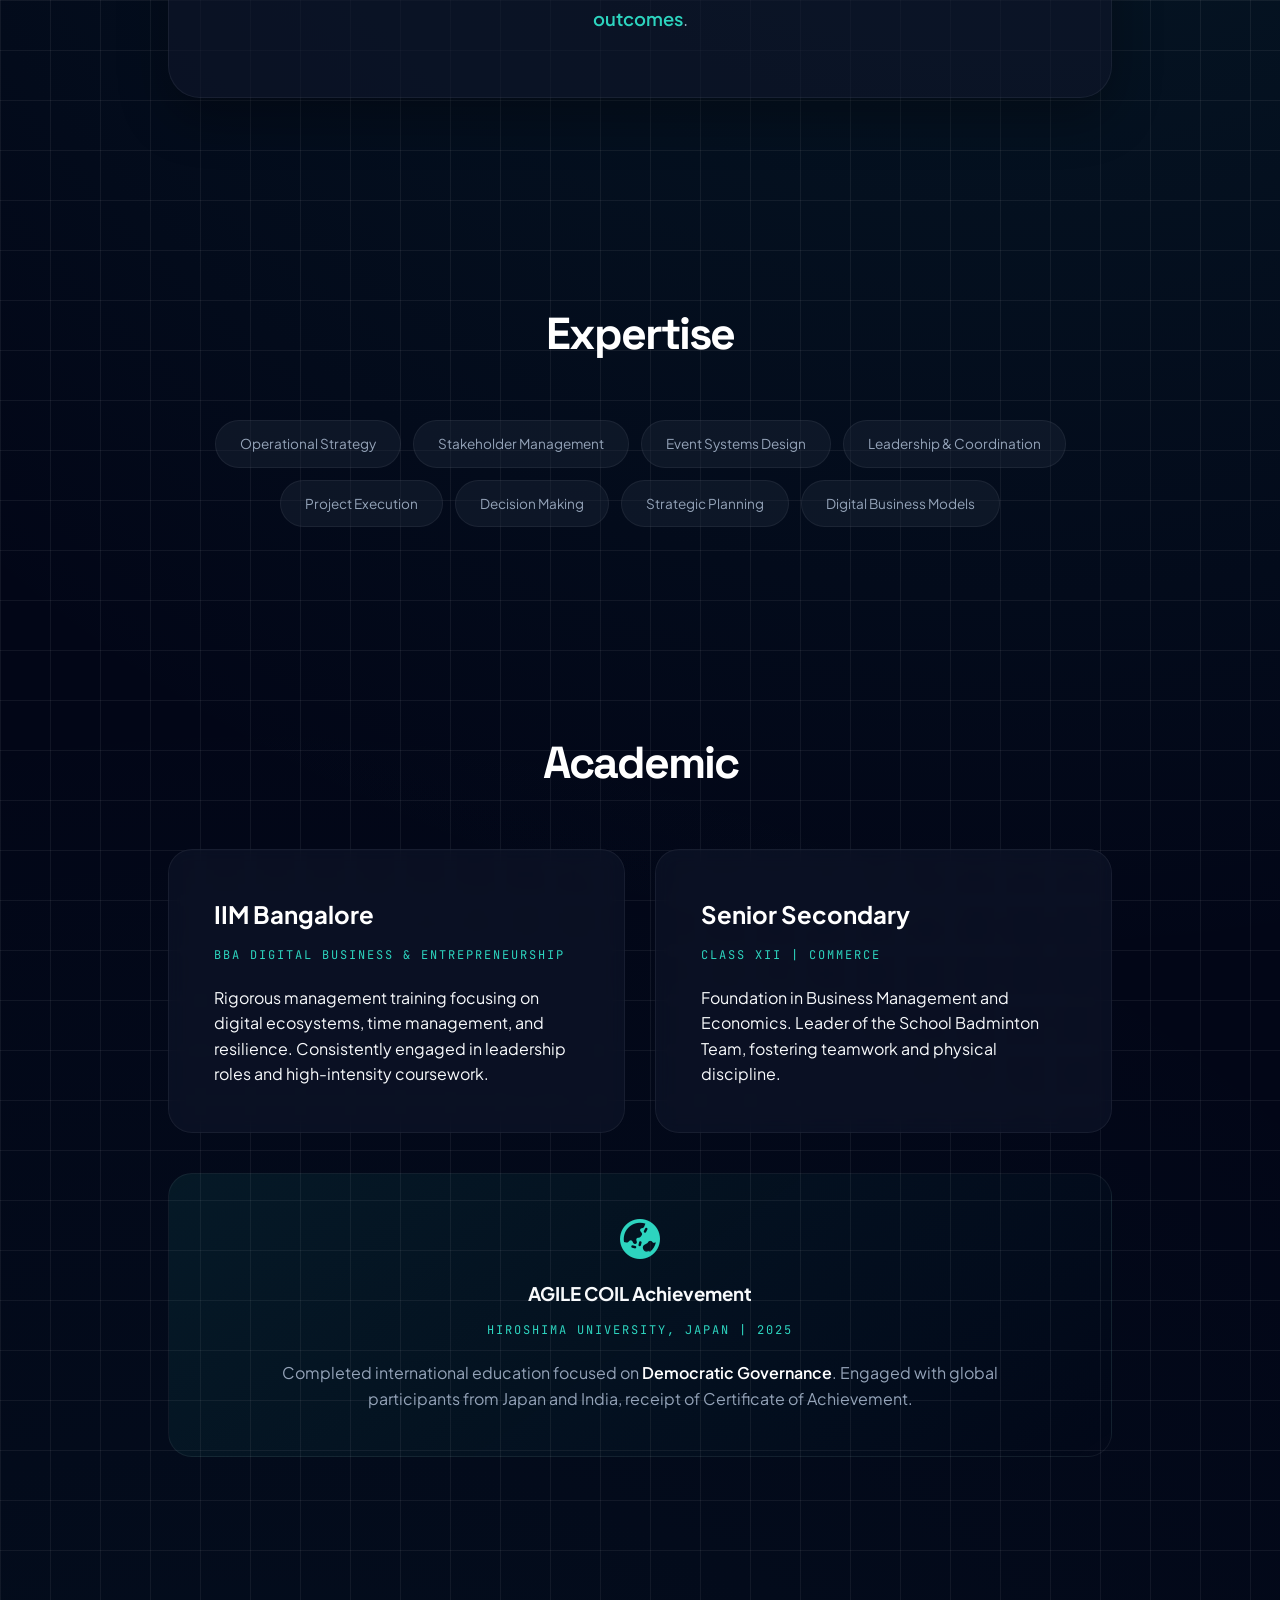
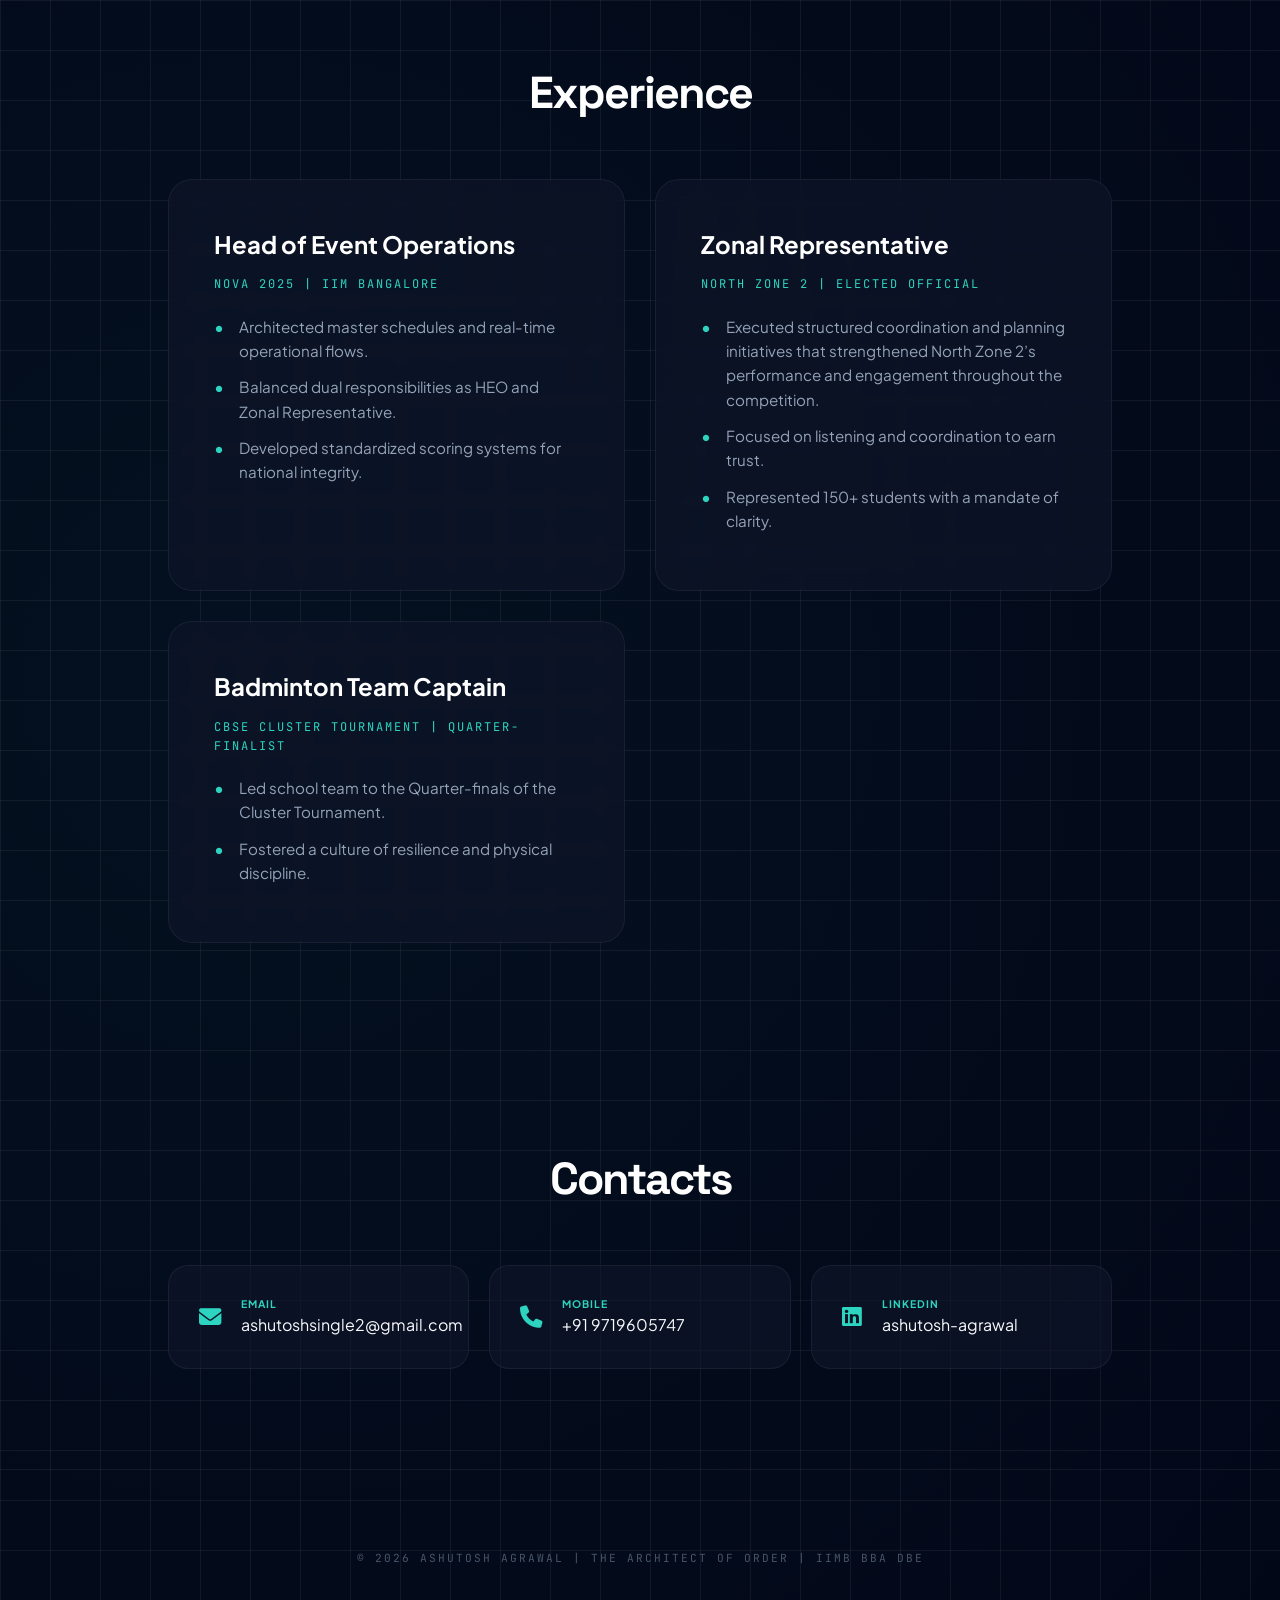
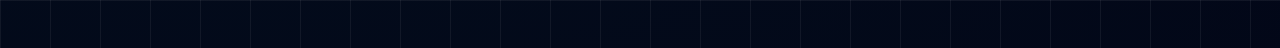
==== commit 6553118f: "Update index.html" ====
--- a/index.html
+++ b/index.html
@@ -531,7 +531,7 @@
                 <a href="mailto:ashutoshsingle2@gmail.com" class="contact-item">
                     <i class="fa-solid fa-envelope"></i>
                     <div>
-                        <span style="display:block; font-size: 0.25rem; color: var(--accent); letter-spacing: 0.2px; font-weight: 300;">EMAIL</span>
+                        <span style="display:block; font-size: 0.65rem; color: var(--accent); letter-spacing: 0.9px; font-weight: 700;">EMAIL</span>
                         ashutoshsingle2@gmail.com
                     </div>
                 </a>
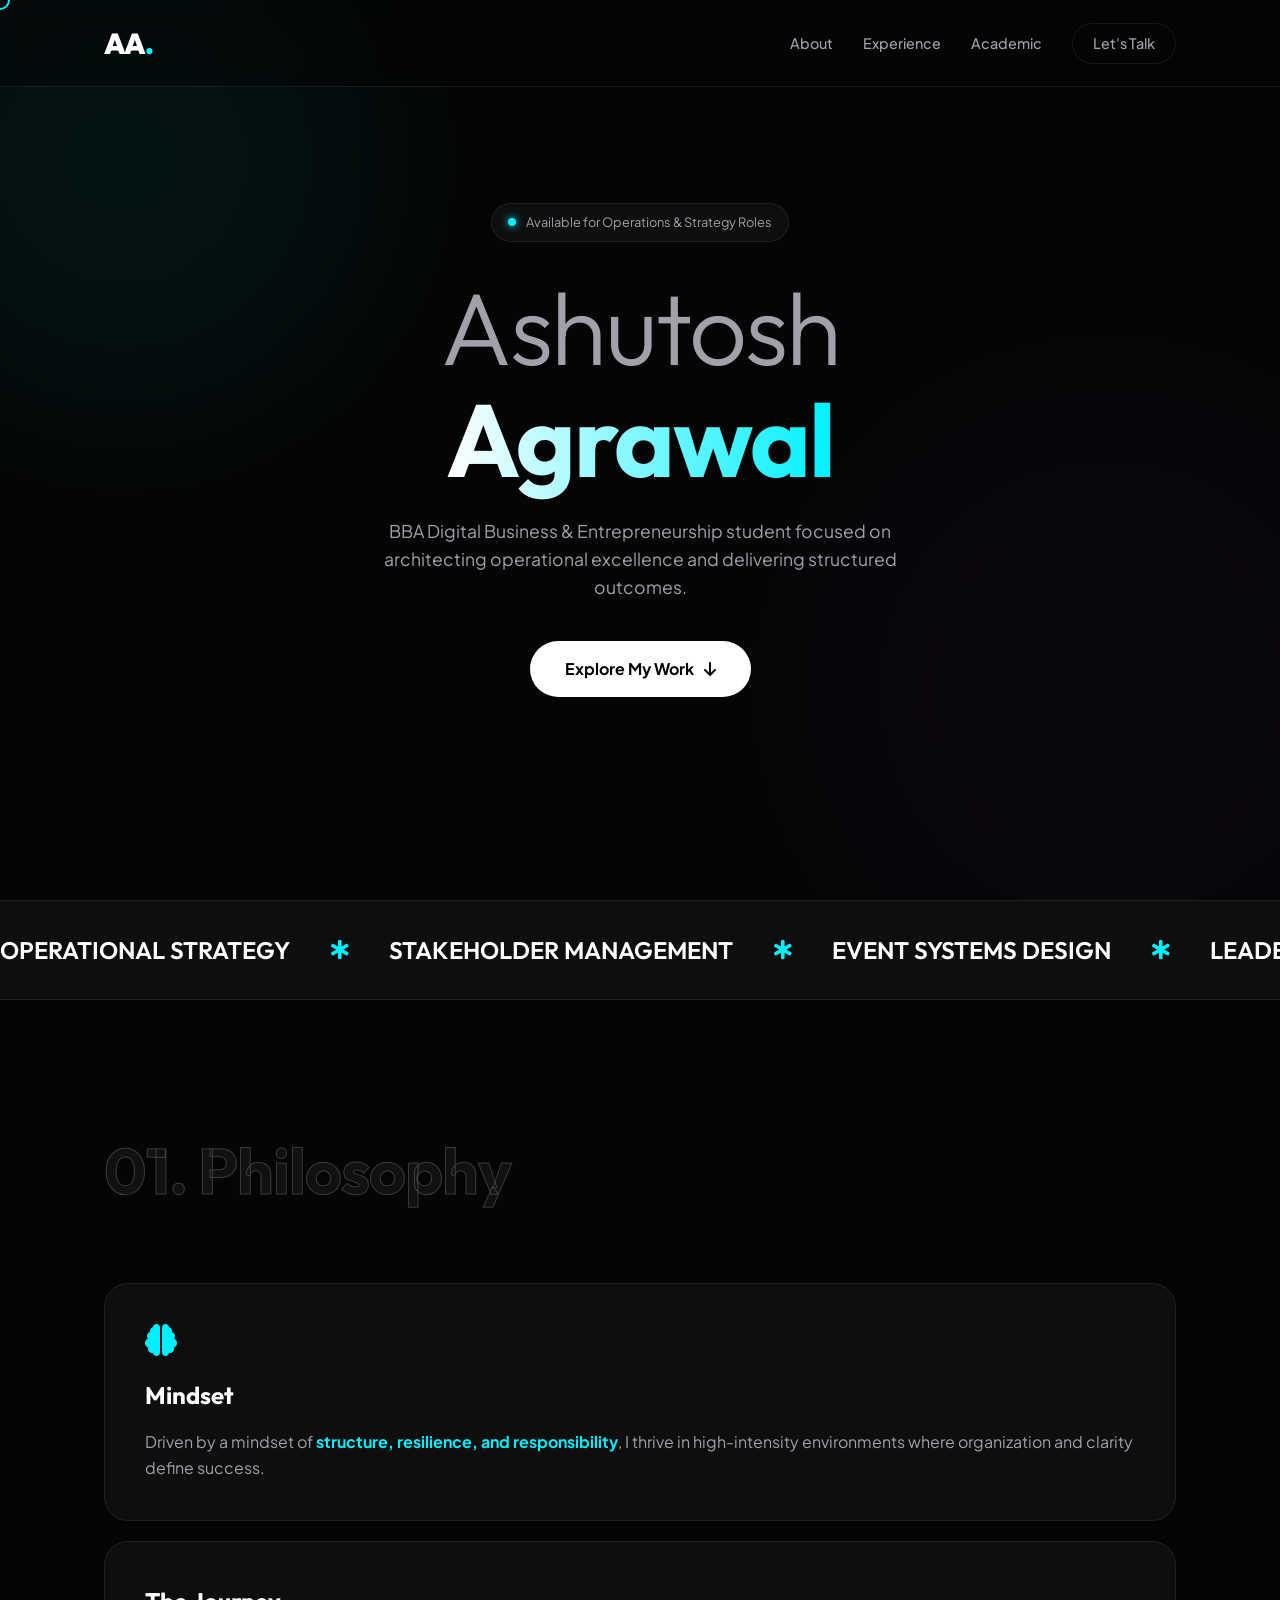
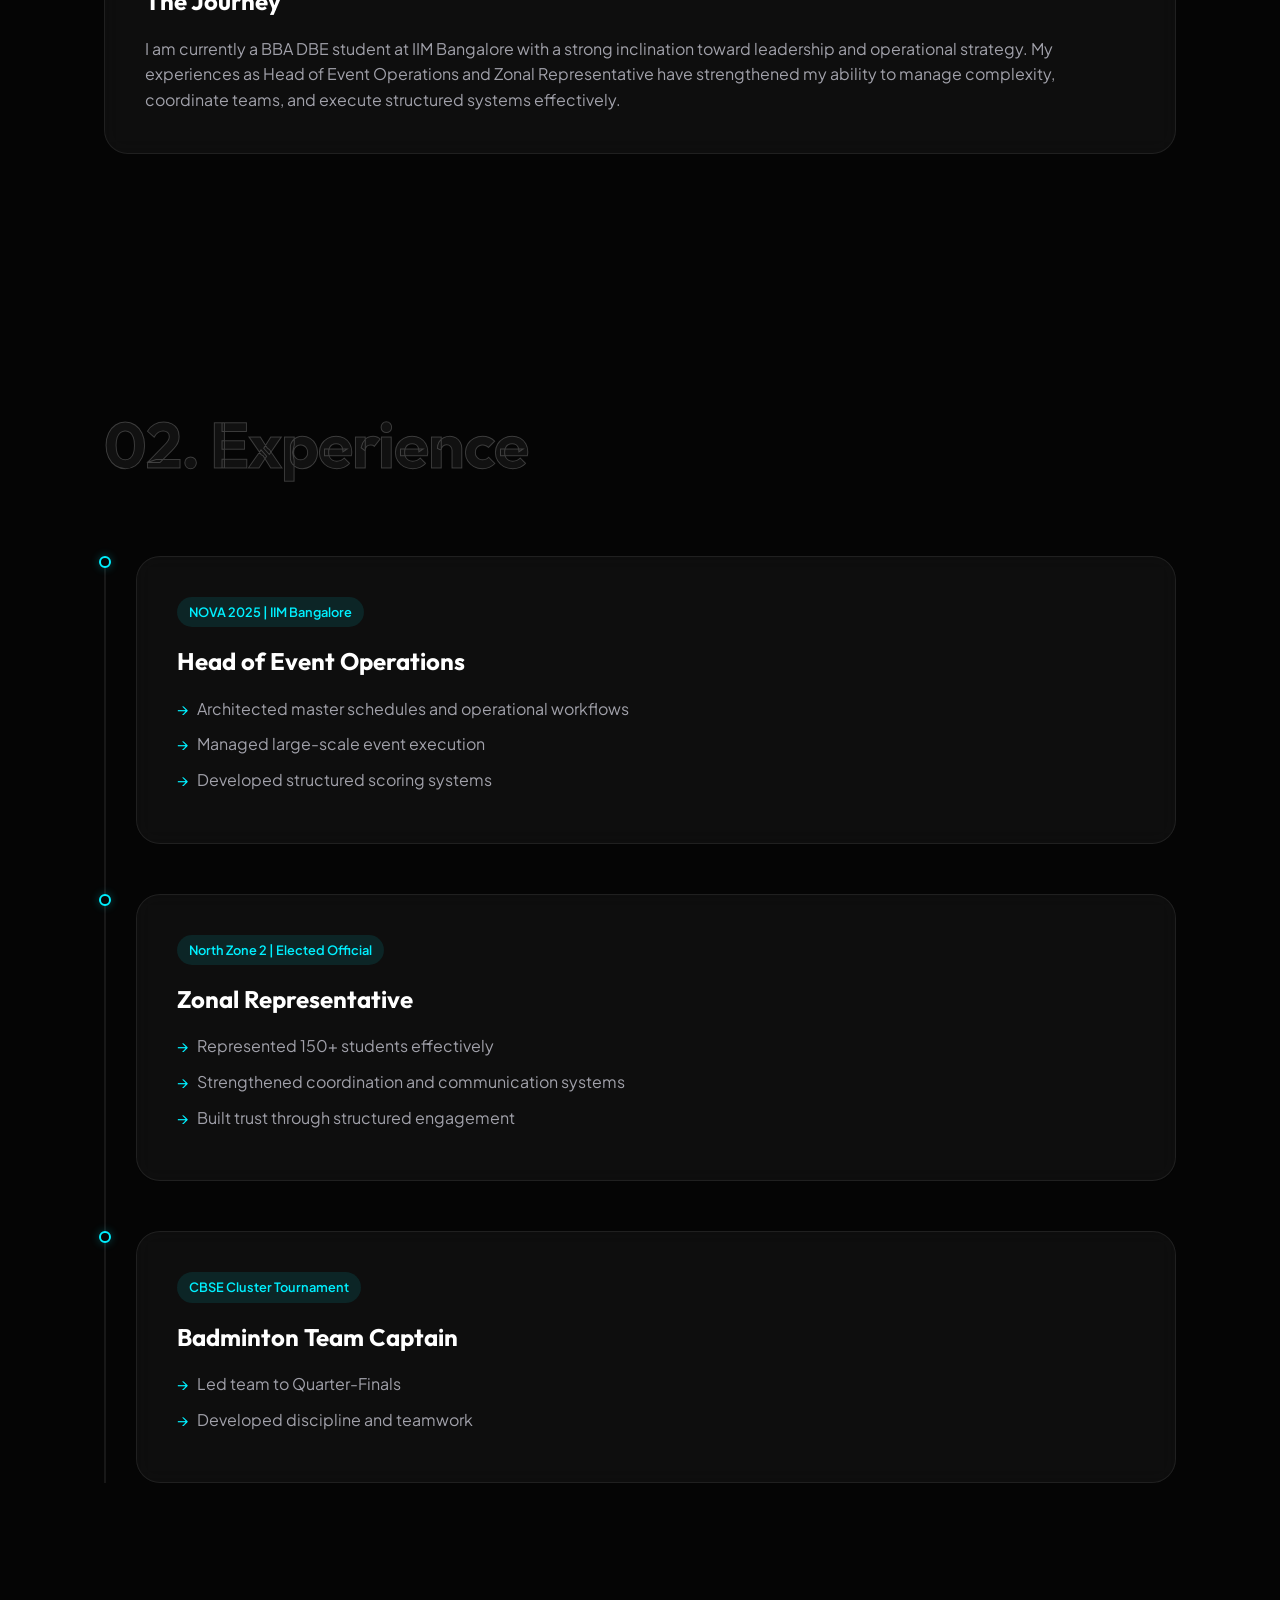
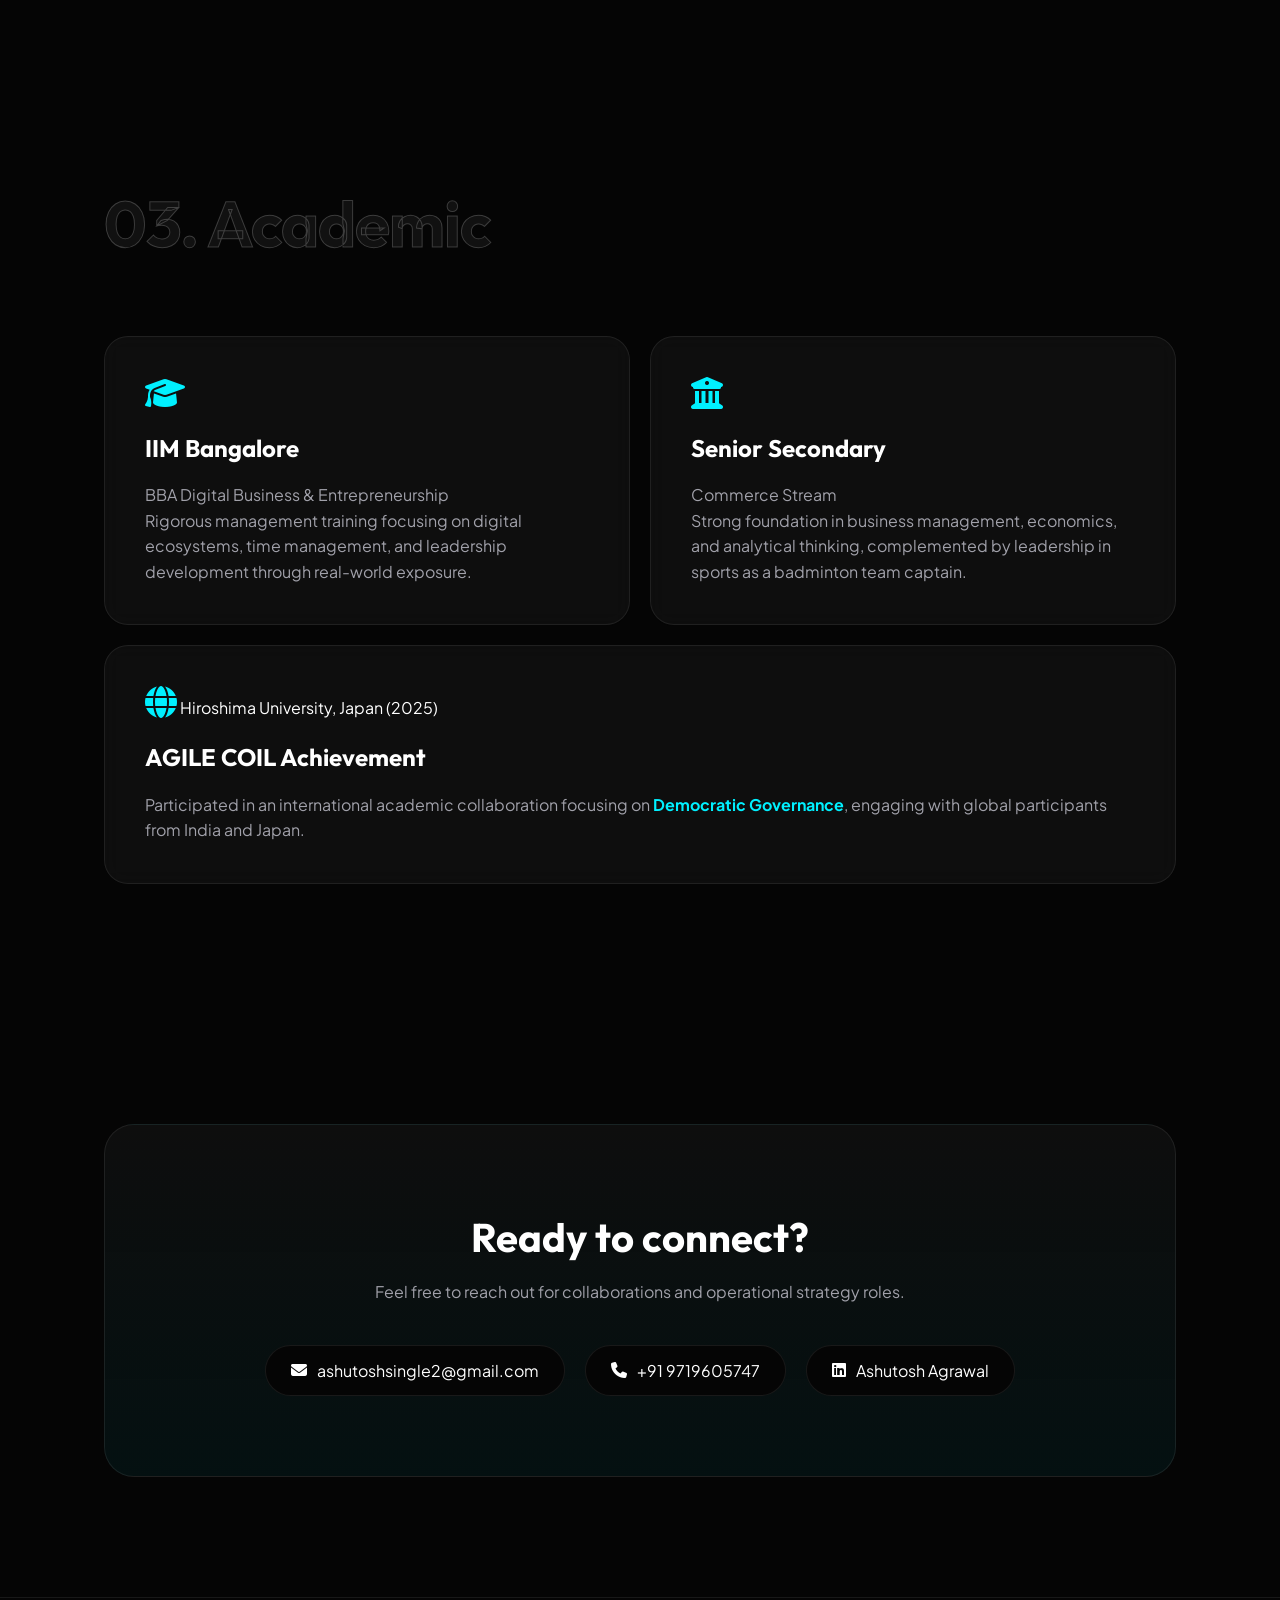
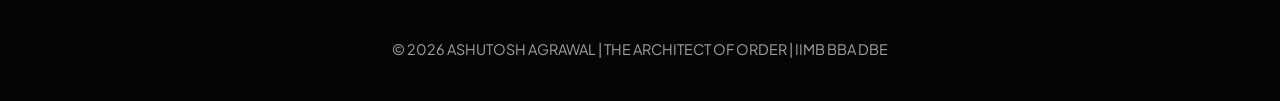
==== commit 3cacfb5b: "Update index.html" ====
--- a/index.html
+++ b/index.html
@@ -3,576 +3,222 @@
 <head>
     <meta charset="UTF-8">
     <meta name="viewport" content="width=device-width, initial-scale=1.0">
-    <title>Ashutosh Agrawal | Executive Portfolio</title>
-    
-    <!-- Premium Fonts & Icons -->
-    <link href="https://fonts.googleapis.com/css2?family=Plus+Jakarta+Sans:wght@300;400;500;600;700;800&family=Space+Grotesk:wght@500;700&family=JetBrains+Mono:wght@400;500&display=swap" rel="stylesheet">
+    <title>Ashutosh Agrawal | Architect of Order</title>
+
+    <link href="https://fonts.googleapis.com/css2?family=Outfit:wght@300;500;700;900&family=Plus+Jakarta+Sans:wght@400;500;600&display=swap" rel="stylesheet">
+
     <link rel="stylesheet" href="https://cdnjs.cloudflare.com/ajax/libs/font-awesome/6.4.0/css/all.min.css">
 
-    <style>
-        :root {
-            --bg-body: #020617; 
-            --nav-bg: rgba(2, 6, 23, 0.9);
-            --accent: #2dd4bf; 
-            --accent-glow: rgba(45, 212, 191, 0.15);
-            --text-main: #f8fafc;
-            --text-dim: #94a3b8;
-            --glass-card: rgba(15, 23, 42, 0.6);
-            --border: rgba(255, 255, 255, 0.06);
-        }
-
-        * {
-            margin: 0;
-            padding: 0;
-            box-sizing: border-box;
-            scroll-behavior: smooth;
-        }
-
-        body {
-            background-color: var(--bg-body);
-            color: var(--text-main);
-            font-family: 'Plus Jakarta Sans', sans-serif;
-            line-height: 1.6;
-            overflow-x: hidden;
-            background-image: 
-                linear-gradient(var(--border) 1px, transparent 1px),
-                linear-gradient(90deg, var(--border) 1px, transparent 1px),
-                radial-gradient(circle at 80% 20%, rgba(45, 212, 191, 0.1) 0%, transparent 40%),
-                radial-gradient(circle at 20% 80%, rgba(45, 212, 191, 0.05) 0%, transparent 40%);
-            background-size: 50px 50px, 50px 50px, 100% 100%, 100% 100%;
-        }
-
-        /* --- ANIMATIONS --- */
-        @keyframes fadeInUp {
-            from { opacity: 0; transform: translateY(20px); }
-            to { opacity: 1; transform: translateY(0); }
-        }
-
-        @keyframes float {
-            0% { transform: translateY(0px); }
-            50% { transform: translateY(-10px); }
-            100% { transform: translateY(0px); }
-        }
-
-        .reveal {
-            opacity: 0;
-            transform: translateY(20px);
-            transition: all 0.8s cubic-bezier(0.25, 0.46, 0.45, 0.94);
-        }
-
-        .reveal.active {
-            opacity: 1;
-            transform: translateY(0);
-        }
-
-        /* --- NAVIGATION --- */
-        nav {
-            position: fixed;
-            top: 0;
-            width: 100%;
-            display: flex;
-            justify-content: space-between;
-            align-items: center;
-            padding: 1.2rem 10%;
-            background: var(--nav-bg);
-            backdrop-filter: blur(20px);
-            border-bottom: 1px solid var(--border);
-            z-index: 1000;
-        }
-
-        .nav-brand {
-            font-weight: 800;
-            font-size: 1.8rem;
-            letter-spacing: -2px;
-            text-decoration: none;
-            display: flex;
-            gap: 2px;
-        }
-
-        .logo-a1 { color: var(--accent); }
-        .logo-a2 { color: #fff; text-shadow: 0 0 10px var(--accent-glow); }
-
-        .nav-links {
-            display: flex;
-            list-style: none;
-            gap: 2rem;
-        }
-
-        .nav-links a {
-            text-decoration: none;
-            color: var(--text-dim);
-            font-size: 0.75rem;
-            font-weight: 600;
-            text-transform: uppercase;
-            letter-spacing: 1.5px;
-            transition: 0.3s ease;
-        }
-
-        .nav-links a:hover { color: var(--accent); }
-
-        /* --- HERO SECTION --- */
-        header {
-            height: 100vh;
-            display: flex;
-            flex-direction: column;
-            justify-content: center;
-            align-items: center;
-            text-align: center;
-            padding: 0 10%;
-            position: relative;
-        }
-
-        .hero-content {
-            z-index: 2;
-        }
-
-        .hero-kicker {
-            font-family: 'JetBrains Mono', monospace;
-            color: var(--accent);
-            font-size: 0.8rem;
-            text-transform: uppercase;
-            letter-spacing: 8px;
-            margin-bottom: 1.5rem;
-            animation: fadeInUp 0.8s ease-out;
-            background: rgba(45, 212, 191, 0.1);
-            padding: 4px 12px;
-            border-radius: 4px;
-        }
-
-        header h1 {
-            font-family: 'Space Grotesk', sans-serif;
-            font-size: clamp(3.5rem, 12vw, 7.5rem); 
-            font-weight: 700;
-            line-height: 0.9;
-            letter-spacing: -5px;
-            margin-bottom: 1.5rem;
-            color: #fff;
-            animation: fadeInUp 1s ease-out 0.2s forwards;
-            opacity: 0;
-        }
-
-        .hero-desc {
-            max-width: 750px;
-            color: var(--text-dim);
-            font-size: 1.2rem;
-            font-weight: 400;
-            margin-bottom: 2.5rem;
-            animation: fadeInUp 1.2s ease-out 0.4s forwards;
-            opacity: 0;
-            line-height: 1.6;
-        }
-
-        .hero-cta {
-            animation: fadeInUp 1.4s ease-out 0.6s forwards;
-            opacity: 0;
-            display: flex;
-            gap: 20px;
-        }
-
-        .btn-primary {
-            background: var(--accent);
-            color: var(--bg-body);
-            padding: 12px 32px;
-            border-radius: 100px;
-            text-decoration: none;
-            font-weight: 700;
-            font-size: 0.9rem;
-            text-transform: uppercase;
-            letter-spacing: 1px;
-            transition: 0.3s;
-        }
-
-        .btn-primary:hover {
-            transform: scale(1.05);
-            box-shadow: 0 0 20px var(--accent-glow);
-        }
-
-        .scroll-hint {
-            position: absolute;
-            bottom: 40px;
-            font-size: 0.7rem;
-            text-transform: uppercase;
-            letter-spacing: 3px;
-            color: var(--text-dim);
-            display: flex;
-            flex-direction: column;
-            align-items: center;
-            gap: 10px;
-            animation: float 2s infinite ease-in-out;
-        }
-
-        .scroll-hint i {
-            color: var(--accent);
-            font-size: 1rem;
-        }
-
-        /* --- MAIN CONTENT --- */
-        main {
-            padding: 0 10%;
-            max-width: 1200px;
-            margin: 0 auto;
-        }
-
-        section {
-            padding: 100px 0;
-        }
-
-        h2 {
-            font-family: 'Space Grotesk', sans-serif;
-            font-size: 2.8rem;
-            margin-bottom: 50px;
-            font-weight: 700;
-            letter-spacing: -2px;
-            color: #fff;
-            text-align: center; 
-        }
-
-        /* --- ABOUT SECTION --- */
-        .about-card {
-            background: var(--glass-card);
-            border: 1px solid var(--border);
-            padding: 60px;
-            border-radius: 32px;
-            text-align: center;
-            box-shadow: 0 20px 50px rgba(0,0,0,0.3);
-        }
-
-        .about-card p {
-            font-size: 1.15rem;
-            line-height: 1.9;
-            color: var(--text-dim);
-            max-width: 900px;
-            margin: 0 auto;
-        }
-
-        .highlight-text { color: #fff; font-weight: 600; }
-        .accent-text { color: var(--accent); font-weight: 600; }
-
-        /* --- GRID & CARDS --- */
-        .grid-layout {
-            display: grid;
-            grid-template-columns: repeat(auto-fit, minmax(320px, 1fr));
-            gap: 30px;
-        }
-
-        .card {
-            background: var(--glass-card);
-            backdrop-filter: blur(10px);
-            border: 1px solid var(--border);
-            padding: 45px;
-            border-radius: 24px;
-            transition: all 0.4s ease;
-        }
-
-        .card:hover {
-            border-color: rgba(45, 212, 191, 0.3);
-            transform: translateY(-8px);
-        }
-
-        .card h3 {
-            font-size: 1.5rem;
-            margin-bottom: 12px;
-            font-weight: 700;
-            color: #fff;
-        }
-
-        .sub-header {
-            color: var(--accent);
-            font-family: 'JetBrains Mono', monospace;
-            font-size: 0.75rem;
-            margin-bottom: 20px;
-            display: block;
-            text-transform: uppercase;
-            letter-spacing: 2px;
-        }
-
-        .card ul { list-style: none; margin-top: 15px; }
-        .card li {
-            color: var(--text-dim);
-            font-size: 0.95rem;
-            margin-bottom: 12px;
-            padding-left: 25px;
-            position: relative;
-            text-align: left;
-        }
-
-        .card li::before {
-            content: "•";
-            position: absolute;
-            left: 0;
-            color: var(--accent);
-            font-weight: bold;
-        }
-
-        /* --- SKILLS --- */
-        .skills-container {
-            display: flex;
-            flex-wrap: wrap;
-            gap: 12px;
-            justify-content: center;
-        }
-
-        .skill-pill {
-            background: rgba(30, 41, 59, 0.4);
-            border: 1px solid var(--border);
-            padding: 12px 24px;
-            border-radius: 100px;
-            font-size: 0.85rem;
-            color: var(--text-dim);
-            transition: 0.3s;
-        }
-
-        .skill-pill:hover {
-            border-color: var(--accent);
-            color: var(--accent);
-            background: rgba(45, 212, 191, 0.1);
-        }
-
-        /* --- GLOBAL BADGE --- */
-        .global-badge {
-            background: linear-gradient(145deg, rgba(45, 212, 191, 0.08), transparent);
-            border: 1px solid var(--border);
-            padding: 45px;
-            border-radius: 24px;
-            margin-top: 40px;
-            text-align: center;
-        }
-
-        .global-badge i {
-            font-size: 2.5rem;
-            color: var(--accent);
-            margin-bottom: 20px;
-        }
-
-        /* --- CONTACTS --- */
-        .contact-grid {
-            display: grid;
-            grid-template-columns: repeat(auto-fit, minmax(280px, 1fr));
-            gap: 20px;
-        }
-
-        .contact-item {
-            background: var(--glass-card);
-            padding: 30px;
-            border-radius: 20px;
-            border: 1px solid var(--border);
-            text-decoration: none;
-            color: var(--text-main);
-            transition: 0.3s;
-            display: flex;
-            align-items: center;
-            gap: 20px;
-        }
-
-        .contact-item:hover {
-            border-color: var(--accent);
-            background: rgba(45, 212, 191, 0.08);
-            transform: scale(1.02);
-        }
-
-        .contact-item i {
-            font-size: 1.4rem;
-            color: var(--accent);
-        }
-
-        /* --- FOOTER --- */
-        footer {
-            padding: 80px 10%;
-            text-align: center;
-            border-top: 1px solid var(--border);
-            color: #475569;
-            font-family: 'JetBrains Mono', monospace;
-            font-size: 0.7rem;
-            letter-spacing: 2px;
-        }
-
-        @media (max-width: 968px) {
-            header h1 { font-size: 3.5rem; letter-spacing: -2px; }
-            .grid-layout { grid-template-columns: 1fr; }
-            .about-card { padding: 40px 25px; }
-            nav { padding: 1rem 5%; }
-        }
-    </style>
+    <link rel="stylesheet" href="style.css">
 </head>
+
 <body>
 
-    <!-- TOP NAVIGATION BAR -->
-    <nav>
-        <a href="#" class="nav-brand">
-            <span class="logo-a1">A</span><span class="logo-a2">A</span>
-        </a>
-        <ul class="nav-links">
-            <li><a href="#about">About</a></li>
-            <li><a href="#skills">Skills</a></li>
-            <li><a href="#education">Education</a></li>
-            <li><a href="#experience">Experience</a></li>
-            <li><a href="#contacts">Contacts</a></li>
-        </ul>
+    <div class="custom-cursor"></div>
+
+    <div class="bg-mesh">
+        <div class="mesh-blob blob-1"></div>
+        <div class="mesh-blob blob-2"></div>
+    </div>
+
+    <nav class="glass-nav">
+        <div class="nav-wrapper">
+            <a href="#home" class="brand-logo">AA<span class="dot">.</span></a>
+            
+            <div class="nav-links">
+                <a href="#about" class="nav-item">About</a>
+                <a href="#experience" class="nav-item">Experience</a>
+                <a href="#education" class="nav-item">Academic</a>
+                <a href="#contact" class="nav-item btn-outline">Let's Talk</a>
+            </div>
+        </div>
     </nav>
 
-    <!-- HERO SECTION -->
-    <header id="home">
-        <div class="hero-content">
-
-            <span class="hero-kicker">IIM Bangalore • Management • Operations</span>
-
-            <h1>ASHUTOSH <br>AGRAWAL</h1>
-            <p class="hero-desc">
-                BBA Digital Business & Entrepreneurship student dedicated to architecting operational excellence and leading strategic organizational outcomes.
-            </p>
-            <div class="hero-cta">
-                <a href="#contacts" class="btn-primary">Connect with me</a>
+    <main>
+        <header id="home" class="hero-section">
+            <div class="hero-content reveal-up">
+                <div class="status-badge">
+                    <span class="pulse-dot"></span> Available for Operations & Strategy Roles
+                </div>
+                
+                <h1 class="glitch-title">
+                    <span class="light-text">Ashutosh</span><br>
+                    <span class="gradient-text">Agrawal</span>
+                </h1>
+                
+                <p class="hero-subtitle">
+                    BBA Digital Business & Entrepreneurship student focused on architecting operational excellence and delivering structured outcomes.
+                </p>
+
+                <div class="hero-cta">
+                    <a href="#experience" class="btn-primary">Explore My Work <i class="fa-solid fa-arrow-down"></i></a>
+                </div>
+            </div>
+        </header>
+
+        <div class="marquee-container">
+            <div class="marquee-content">
+                <span>Operational Strategy</span> <i class="fa-solid fa-star-of-life"></i>
+                <span>Stakeholder Management</span> <i class="fa-solid fa-star-of-life"></i>
+                <span>Event Systems Design</span> <i class="fa-solid fa-star-of-life"></i>
+                <span>Leadership & Coordination</span> <i class="fa-solid fa-star-of-life"></i>
+                <span>Project Execution</span> <i class="fa-solid fa-star-of-life"></i>
+                <span>Decision Making</span> <i class="fa-solid fa-star-of-life"></i>
+                <span>Digital Business Models</span> <i class="fa-solid fa-star-of-life"></i>
+                <span>Operational Strategy</span> <i class="fa-solid fa-star-of-life"></i>
+                <span>Stakeholder Management</span> <i class="fa-solid fa-star-of-life"></i>
+                <span>Event Systems Design</span> <i class="fa-solid fa-star-of-life"></i>
             </div>
         </div>
-        <div class="scroll-hint">
-            <span>Scroll</span>
-            <i class="fa-solid fa-chevron-down"></i>
-        </div>
-    </header>
-
-    <main>
-        
-        <!-- ABOUT -->
-        <section id="about" class="reveal">
-            <h2>About</h2>
-            <div class="about-card">
-                <p>
-                    Driven by a mindset of <span class="highlight-text">structure, resilience, and responsibility</span>, I am a BBA DBE student at <span class="accent-text">IIM Bangalore</span> with a strong interest in leadership and operational strategy. I enjoy working in environments where organization, planning, and decision-making play a critical role in achieving results. 
-                    <br><br>
-                    Through my roles as <span class="highlight-text">Head of Event Operations (HEO)</span> and <span class="highlight-text">Zonal Representative (ZR)</span>, I have been involved in coordinating teams, managing event structures, and representing student concerns within the program. These experiences have strengthened my ability to manage complexity, collaborate effectively, and maintain clarity under pressure. 
-                    <br><br>
-                    My academic journey and leadership roles continue to shape my approach toward management—focused on <span class="accent-text">creating order, improving systems, and delivering consistent outcomes</span>.
-                </p>
-            </div>
-        </section>
-
-        <!-- SKILLS / EXPERTISE -->
-        <section id="skills" class="reveal">
-            <h2>Expertise</h2>
-            <div class="skills-container">
-                <div class="skill-pill">Operational Strategy</div>
-                <div class="skill-pill">Stakeholder Management</div>
-                <div class="skill-pill">Event Systems Design</div>
-                <div class="skill-pill">Leadership & Coordination</div>
-                <div class="skill-pill">Project Execution</div>
-                <div class="skill-pill">Decision Making</div>
-                <div class="skill-pill">Strategic Planning</div>
-                <div class="skill-pill">Digital Business Models</div>
-            </div>
-        </section>
-
-        <!-- EDUCATION -->
-        <section id="education" class="reveal">
-            <h2>Academic</h2>
-            <div class="grid-layout">
-                <div class="card">
+
+        <section id="about" class="container">
+            <div class="section-title reveal-up">
+                <h2 class="watermark-text">01. Philosophy</h2>
+            </div>
+
+            <div class="bento-grid">
+                <div class="bento-card span-2 reveal-up">
+                    <i class="fa-solid fa-brain card-icon"></i>
+                    <h3>Mindset</h3>
+                    <p>Driven by a mindset of <strong class="accent-color">structure, resilience, and responsibility</strong>, I thrive in high-intensity environments where organization and clarity define success.</p>
+                </div>
+                
+                <div class="bento-card span-2 highlight-card reveal-up delay-1">
+                    <h3>The Journey</h3>
+                    <p>I am currently a BBA DBE student at IIM Bangalore with a strong inclination toward leadership and operational strategy. My experiences as Head of Event Operations and Zonal Representative have strengthened my ability to manage complexity, coordinate teams, and execute structured systems effectively.</p>
+                </div>
+            </div>
+        </section>
+
+        <section id="experience" class="container">
+            <div class="section-title reveal-up">
+                <h2 class="watermark-text">02. Experience</h2>
+            </div>
+
+            <div class="timeline-wrapper">
+                
+                <div class="timeline-item reveal-up">
+                    <div class="timeline-marker"></div>
+                    <div class="timeline-content bento-card hover-lift">
+                        <span class="timeline-date">NOVA 2025 | IIM Bangalore</span>
+                        <h3>Head of Event Operations</h3>
+                        <ul class="sleek-list">
+                            <li>Architected master schedules and operational workflows</li>
+                            <li>Managed large-scale event execution</li>
+                            <li>Developed structured scoring systems</li>
+                        </ul>
+                    </div>
+                </div>
+
+                <div class="timeline-item reveal-up delay-1">
+                    <div class="timeline-marker"></div>
+                    <div class="timeline-content bento-card hover-lift">
+                        <span class="timeline-date">North Zone 2 | Elected Official</span>
+                        <h3>Zonal Representative</h3>
+                        <ul class="sleek-list">
+                            <li>Represented 150+ students effectively</li>
+                            <li>Strengthened coordination and communication systems</li>
+                            <li>Built trust through structured engagement</li>
+                        </ul>
+                    </div>
+                </div>
+
+                <div class="timeline-item reveal-up delay-2">
+                    <div class="timeline-marker"></div>
+                    <div class="timeline-content bento-card hover-lift">
+                        <span class="timeline-date">CBSE Cluster Tournament</span>
+                        <h3>Badminton Team Captain</h3>
+                        <ul class="sleek-list">
+                            <li>Led team to Quarter-Finals</li>
+                            <li>Developed discipline and teamwork</li>
+                        </ul>
+                    </div>
+                </div>
+
+            </div>
+        </section>
+
+        <section id="education" class="container">
+            <div class="section-title reveal-up">
+                <h2 class="watermark-text">03. Academic</h2>
+            </div>
+
+            <div class="bento-grid">
+                
+                <div class="bento-card reveal-up">
+                    <i class="fa-solid fa-graduation-cap card-icon"></i>
                     <h3>IIM Bangalore</h3>
-                    <span class="sub-header">BBA Digital Business & Entrepreneurship</span>
-                    <p>Rigorous management training focusing on digital ecosystems, time management, and resilience. Consistently engaged in leadership roles and high-intensity coursework.</p>
-                </div>
-
-                <div class="card">
+                    <p class="subtitle">BBA Digital Business & Entrepreneurship</p>
+                    <p>Rigorous management training focusing on digital ecosystems, time management, and leadership development through real-world exposure.</p>
+                </div>
+
+                <div class="bento-card reveal-up delay-1">
+                    <i class="fa-solid fa-building-columns card-icon"></i>
                     <h3>Senior Secondary</h3>
-                    <span class="sub-header">Class XII | Commerce</span>
-                    <p>Foundation in Business Management and Economics. Leader of the School Badminton Team, fostering teamwork and physical discipline.</p>
-                </div>
-            </div>
-
-            <!-- HIROSHIMA HIGHLIGHT -->
-            <div class="global-badge">
-                <i class="fa-solid fa-earth-asia"></i>
-                <h3 style="margin-bottom: 12px;">AGILE COIL Achievement</h3>
-                <span class="sub-header">Hiroshima University, Japan | 2025</span>
-                <p style="color: var(--text-dim); max-width: 800px; margin: 0 auto; font-size: 1rem;">
-                    Completed international education focused on <span class="highlight-text">Democratic Governance</span>. Engaged with global participants from Japan and India, receipt of Certificate of Achievement.
-                </p>
-            </div>
-        </section>
-
-        <!-- EXPERIENCE -->
-        <section id="experience" class="reveal">
-            <h2>Experience</h2>
-            <div class="grid-layout">
-                <div class="card">
-                    <h3>Head of Event Operations</h3>
-                    <span class="sub-header">NOVA 2025 | IIM Bangalore</span>
-                    <ul>
-                        <li>Architected master schedules and real-time operational flows.</li>
-                        <li>Balanced dual responsibilities as HEO and Zonal Representative.</li>
-                        <li>Developed standardized scoring systems for national integrity.</li>
-                    </ul>
-                </div>
-
-                <div class="card">
-                    <h3>Zonal Representative</h3>
-                    <span class="sub-header">North Zone 2 | Elected Official</span>
-                    <ul>
-                        <li>Executed structured coordination and planning initiatives that strengthened North Zone 2’s performance and engagement throughout the competition.</li>
-                        <li>Focused on listening and coordination to earn trust.</li>
-                        <li>Represented 150+ students with a mandate of clarity.</li>
-                    </ul>
-                </div>
-
-                <div class="card">
-                    <h3>Badminton Team Captain</h3>
-                    <span class="sub-header">CBSE Cluster Tournament | Quarter-Finalist</span>
-                    <ul>
-                        <li>Led school team to the Quarter-finals of the Cluster Tournament.</li>
-                        <li>Fostered a culture of resilience and physical discipline.</li>
-                    </ul>
-                </div>
-            </div>
-        </section>
-
-        <!-- CONTACTS -->
-        <section id="contacts" class="reveal">
-            <h2>Contacts</h2>
-            <div class="contact-grid">
-                <a href="mailto:ashutoshsingle2@gmail.com" class="contact-item">
-                    <i class="fa-solid fa-envelope"></i>
-                    <div>
-                        <span style="display:block; font-size: 0.65rem; color: var(--accent); letter-spacing: 0.9px; font-weight: 700;">EMAIL</span>
-                        ashutoshsingle2@gmail.com
-                    </div>
-                </a>
-                <a href="tel:+919719605747" class="contact-item">
-                    <i class="fa-solid fa-phone"></i>
-                    <div>
-                        <span style="display:block; font-size: 0.65rem; color: var(--accent); letter-spacing: 1px; font-weight: 700;">MOBILE</span>
-                        +91 9719605747
-                    </div>
-                </a>
-                <a href="https://www.linkedin.com/in/ashutosh-agrawal-0a4a7a379/" target="_blank" class="contact-item">
-                    <i class="fa-brands fa-linkedin"></i>
-                    <div>
-                        <span style="display:block; font-size: 0.65rem; color: var(--accent); letter-spacing: 1px; font-weight: 700;">LINKEDIN</span>
-                        ashutosh-agrawal
-                    </div>
-                </a>
-            </div>
-        </section>
-
+                    <p class="subtitle">Commerce Stream</p>
+                    <p>Strong foundation in business management, economics, and analytical thinking, complemented by leadership in sports as a badminton team captain.</p>
+                </div>
+
+                <div class="bento-card global-card reveal-up span-2 delay-2">
+                    <div class="card-header">
+                        <i class="fa-solid fa-globe card-icon"></i>
+                        <span class="badge">Hiroshima University, Japan (2025)</span>
+                    </div>
+                    <h3>AGILE COIL Achievement</h3>
+                    <p>Participated in an international academic collaboration focusing on <strong class="accent-color">Democratic Governance</strong>, engaging with global participants from India and Japan.</p>
+                </div>
+
+            </div>
+        </section>
+
+        <section id="contact" class="container last-section">
+            <div class="contact-box reveal-up">
+                <h2>Ready to connect?</h2>
+                <p>Feel free to reach out for collaborations and operational strategy roles.</p>
+                
+                <div class="contact-links">
+                    <a href="mailto:ashutoshsingle2@gmail.com" class="social-btn">
+                        <i class="fa-solid fa-envelope"></i> ashutoshsingle2@gmail.com
+                    </a>
+                    <a href="tel:+919719605747" class="social-btn">
+                        <i class="fa-solid fa-phone"></i> +91 9719605747
+                    </a>
+                    <a href="https://www.linkedin.com/in/ashutosh-agrawal-0a4a7a379/" target="_blank" class="social-btn linkedin-btn">
+                        <i class="fa-brands fa-linkedin"></i> Ashutosh Agrawal
+                    </a>
+                </div>
+            </div>
+        </section>
     </main>
 
     <footer>
-        &copy; 2026 ASHUTOSH AGRAWAL | THE ARCHITECT OF ORDER | IIMB BBA DBE
+        <p>&copy; 2026 ASHUTOSH AGRAWAL | THE ARCHITECT OF ORDER | IIMB BBA DBE</p>
     </footer>
 
-    <!-- SCROLL REVEAL SCRIPT -->
     <script>
-        const observerOptions = {
-            threshold: 0.1
-        };
-
+        // Scroll reveal logic
         const observer = new IntersectionObserver((entries) => {
             entries.forEach(entry => {
                 if (entry.isIntersecting) {
                     entry.target.classList.add('active');
                 }
             });
-        }, observerOptions);
-
-        document.querySelectorAll('.reveal').forEach(el => observer.observe(el));
+        }, { threshold: 0.15 });
+
+        document.querySelectorAll('.reveal-up').forEach(el => observer.observe(el));
+
+        // Custom Cursor Logic
+        const cursor = document.querySelector('.custom-cursor');
+        document.addEventListener('mousemove', (e) => {
+            cursor.style.left = e.clientX + 'px';
+            cursor.style.top = e.clientY + 'px';
+        });
+
+        // Hover effect on links for custom cursor
+        document.querySelectorAll('a, .bento-card').forEach(link => {
+            link.addEventListener('mouseenter', () => cursor.classList.add('cursor-grow'));
+            link.addEventListener('mouseleave', () => cursor.classList.remove('cursor-grow'));
+        });
     </script>
 
 </body>
--- a/style.css
+++ b/style.css
@@ -0,0 +1,525 @@
+/* ==========================================================================
+   1. VARIABLES & THEME SETUP
+   ========================================================================== */
+:root {
+    --bg-dark: #050505;
+    --surface-dark: rgba(20, 20, 20, 0.6);
+    --surface-border: rgba(255, 255, 255, 0.08);
+    --accent: #00f0ff; /* Cyberpunk/Neon Teal */
+    --accent-glow: rgba(0, 240, 255, 0.3);
+    --text-primary: #ffffff;
+    --text-secondary: #a1a1aa;
+    --font-heading: 'Outfit', sans-serif;
+    --font-body: 'Plus Jakarta Sans', sans-serif;
+}
+
+/* ==========================================================================
+   2. RESET & BASE (Custom Cursor Setup)
+   ========================================================================== */
+* {
+    margin: 0;
+    padding: 0;
+    box-sizing: border-box;
+}
+
+html {
+    scroll-behavior: smooth;
+    background-color: var(--bg-dark);
+}
+
+body {
+    font-family: var(--font-body);
+    color: var(--text-primary);
+    line-height: 1.6;
+    overflow-x: hidden;
+    cursor: none; /* Hides default cursor for our custom one */
+}
+
+/* Custom Animated Cursor */
+.custom-cursor {
+    position: fixed;
+    width: 20px;
+    height: 20px;
+    border: 2px solid var(--accent);
+    border-radius: 50%;
+    transform: translate(-50%, -50%);
+    pointer-events: none;
+    z-index: 9999;
+    transition: width 0.3s, height 0.3s, background-color 0.3s;
+}
+
+.custom-cursor.cursor-grow {
+    width: 50px;
+    height: 50px;
+    background-color: var(--accent-glow);
+    backdrop-filter: blur(2px);
+}
+
+/* Typography Utilities */
+.gradient-text {
+    background: linear-gradient(90deg, #ffffff, var(--accent));
+    -webkit-background-clip: text;
+    -webkit-text-fill-color: transparent;
+}
+
+.light-text {
+    font-weight: 300;
+    color: var(--text-secondary);
+}
+
+.accent-color {
+    color: var(--accent);
+}
+
+/* ==========================================================================
+   3. BACKGROUND ANIMATIONS (Mesh Blobs)
+   ========================================================================== */
+.bg-mesh {
+    position: fixed;
+    top: 0;
+    left: 0;
+    width: 100vw;
+    height: 100vh;
+    z-index: -1;
+    overflow: hidden;
+    background: var(--bg-dark);
+}
+
+.mesh-blob {
+    position: absolute;
+    filter: blur(90px);
+    opacity: 0.4;
+    border-radius: 50%;
+    animation: float 20s infinite alternate ease-in-out;
+}
+
+.blob-1 {
+    top: -10%;
+    left: -10%;
+    width: 500px;
+    height: 500px;
+    background: rgba(0, 240, 255, 0.15);
+}
+
+.blob-2 {
+    bottom: -10%;
+    right: -10%;
+    width: 600px;
+    height: 600px;
+    background: rgba(138, 43, 226, 0.1);
+    animation-delay: -5s;
+}
+
+@keyframes float {
+    0% { transform: translate(0, 0) scale(1); }
+    100% { transform: translate(100px, 50px) scale(1.2); }
+}
+
+/* ==========================================================================
+   4. NAVBAR (Glassmorphism)
+   ========================================================================== */
+nav.glass-nav {
+    position: fixed;
+    top: 0;
+    width: 100%;
+    padding: 20px 0;
+    z-index: 1000;
+    background: rgba(5, 5, 5, 0.5);
+    backdrop-filter: blur(12px);
+    -webkit-backdrop-filter: blur(12px);
+    border-bottom: 1px solid var(--surface-border);
+}
+
+.nav-wrapper {
+    max-width: 1200px;
+    margin: 0 auto;
+    padding: 0 5%;
+    display: flex;
+    justify-content: space-between;
+    align-items: center;
+}
+
+.brand-logo {
+    font-family: var(--font-heading);
+    font-size: 1.8rem;
+    font-weight: 900;
+    color: var(--text-primary);
+    text-decoration: none;
+    letter-spacing: -1px;
+}
+
+.brand-logo .dot {
+    color: var(--accent);
+}
+
+.nav-links {
+    display: flex;
+    gap: 30px;
+    align-items: center;
+}
+
+.nav-item {
+    color: var(--text-secondary);
+    text-decoration: none;
+    font-size: 0.9rem;
+    font-weight: 500;
+    transition: color 0.3s ease;
+}
+
+.nav-item:hover {
+    color: var(--accent);
+}
+
+.btn-outline {
+    padding: 8px 20px;
+    border: 1px solid var(--surface-border);
+    border-radius: 50px;
+    transition: all 0.3s ease;
+}
+
+.btn-outline:hover {
+    border-color: var(--accent);
+    box-shadow: 0 0 15px var(--accent-glow);
+    color: var(--accent);
+}
+
+/* ==========================================================================
+   5. HERO SECTION
+   ========================================================================== */
+.hero-section {
+    height: 100vh;
+    display: flex;
+    align-items: center;
+    justify-content: center;
+    text-align: center;
+    padding: 0 5%;
+}
+
+.hero-content {
+    max-width: 800px;
+}
+
+.status-badge {
+    display: inline-flex;
+    align-items: center;
+    gap: 10px;
+    padding: 8px 16px;
+    background: var(--surface-dark);
+    border: 1px solid var(--surface-border);
+    border-radius: 50px;
+    font-size: 0.8rem;
+    color: var(--text-secondary);
+    margin-bottom: 30px;
+}
+
+.pulse-dot {
+    width: 8px;
+    height: 8px;
+    background-color: var(--accent);
+    border-radius: 50%;
+    box-shadow: 0 0 10px var(--accent);
+    animation: pulse 2s infinite;
+}
+
+@keyframes pulse {
+    0% { box-shadow: 0 0 0 0 rgba(0, 240, 255, 0.4); }
+    70% { box-shadow: 0 0 0 10px rgba(0, 240, 255, 0); }
+    100% { box-shadow: 0 0 0 0 rgba(0, 240, 255, 0); }
+}
+
+.glitch-title {
+    font-family: var(--font-heading);
+    font-size: clamp(3.5rem, 8vw, 7rem);
+    line-height: 1.1;
+    margin-bottom: 20px;
+    letter-spacing: -2px;
+}
+
+.hero-subtitle {
+    font-size: 1.1rem;
+    color: var(--text-secondary);
+    margin-bottom: 40px;
+    max-width: 600px;
+    margin-left: auto;
+    margin-right: auto;
+}
+
+.btn-primary {
+    display: inline-flex;
+    align-items: center;
+    gap: 10px;
+    padding: 15px 35px;
+    background: var(--text-primary);
+    color: var(--bg-dark);
+    text-decoration: none;
+    font-weight: 700;
+    border-radius: 50px;
+    transition: all 0.3s ease;
+}
+
+.btn-primary:hover {
+    background: var(--accent);
+    transform: translateY(-3px);
+    box-shadow: 0 10px 20px var(--accent-glow);
+}
+
+/* ==========================================================================
+   6. INFINITE MARQUEE (Moving Skills)
+   ========================================================================== */
+.marquee-container {
+    width: 100%;
+    overflow: hidden;
+    padding: 30px 0;
+    background: var(--surface-dark);
+    border-top: 1px solid var(--surface-border);
+    border-bottom: 1px solid var(--surface-border);
+    display: flex;
+}
+
+.marquee-content {
+    display: flex;
+    gap: 40px;
+    align-items: center;
+    white-space: nowrap;
+    animation: scroll 25s linear infinite;
+}
+
+.marquee-content span {
+    font-family: var(--font-heading);
+    font-size: 1.5rem;
+    font-weight: 600;
+    color: var(--text-primary);
+    text-transform: uppercase;
+}
+
+.marquee-content i {
+    color: var(--accent);
+    font-size: 1.2rem;
+}
+
+@keyframes scroll {
+    0% { transform: translateX(0); }
+    100% { transform: translateX(-50%); }
+}
+
+/* ==========================================================================
+   7. SECTIONS & BENTO GRID
+   ========================================================================== */
+.container {
+    max-width: 1200px;
+    margin: 0 auto;
+    padding: 120px 5%;
+}
+
+.section-title {
+    margin-bottom: 60px;
+}
+
+.watermark-text {
+    font-family: var(--font-heading);
+    font-size: clamp(2.5rem, 5vw, 4rem);
+    color: rgba(255, 255, 255, 0.05);
+    -webkit-text-stroke: 1px rgba(255, 255, 255, 0.2);
+    letter-spacing: -1px;
+}
+
+.bento-grid {
+    display: grid;
+    grid-template-columns: repeat(auto-fit, minmax(300px, 1fr));
+    gap: 20px;
+    grid-auto-rows: minmax(200px, auto);
+}
+
+.bento-card {
+    background: var(--surface-dark);
+    border: 1px solid var(--surface-border);
+    border-radius: 24px;
+    padding: 40px;
+    backdrop-filter: blur(10px);
+    transition: all 0.4s ease;
+}
+
+.bento-card.span-2 {
+    grid-column: span 2;
+}
+
+.hover-lift:hover {
+    transform: translateY(-10px);
+    border-color: rgba(0, 240, 255, 0.4);
+    box-shadow: 0 20px 40px rgba(0, 0, 0, 0.5);
+}
+
+.card-icon {
+    font-size: 2rem;
+    color: var(--accent);
+    margin-bottom: 20px;
+}
+
+.bento-card h3 {
+    font-family: var(--font-heading);
+    font-size: 1.5rem;
+    margin-bottom: 15px;
+}
+
+.bento-card p {
+    color: var(--text-secondary);
+}
+
+/* ==========================================================================
+   8. MODERN TIMELINE (Experience)
+   ========================================================================== */
+.timeline-wrapper {
+    position: relative;
+    padding-left: 30px;
+    border-left: 2px solid var(--surface-border);
+}
+
+.timeline-item {
+    position: relative;
+    margin-bottom: 50px;
+}
+
+.timeline-marker {
+    position: absolute;
+    left: -37px;
+    top: 0;
+    width: 12px;
+    height: 12px;
+    background: var(--bg-dark);
+    border: 2px solid var(--accent);
+    border-radius: 50%;
+    box-shadow: 0 0 10px var(--accent-glow);
+}
+
+.timeline-date {
+    display: inline-block;
+    padding: 5px 12px;
+    background: rgba(0, 240, 255, 0.1);
+    color: var(--accent);
+    border-radius: 50px;
+    font-size: 0.8rem;
+    font-weight: 600;
+    margin-bottom: 15px;
+}
+
+.sleek-list {
+    margin-top: 15px;
+    list-style: none;
+}
+
+.sleek-list li {
+    color: var(--text-secondary);
+    margin-bottom: 10px;
+    padding-left: 20px;
+    position: relative;
+}
+
+.sleek-list li::before {
+    content: '→';
+    position: absolute;
+    left: 0;
+    color: var(--accent);
+}
+
+/* ==========================================================================
+   9. CONTACT SECTION & FOOTER
+   ========================================================================== */
+.contact-box {
+    text-align: center;
+    padding: 80px 40px;
+    background: linear-gradient(180deg, var(--surface-dark) 0%, rgba(0, 240, 255, 0.05) 100%);
+    border: 1px solid var(--surface-border);
+    border-radius: 30px;
+}
+
+.contact-box h2 {
+    font-family: var(--font-heading);
+    font-size: 2.5rem;
+    margin-bottom: 10px;
+}
+
+.contact-box p {
+    color: var(--text-secondary);
+    margin-bottom: 40px;
+}
+
+.contact-links {
+    display: flex;
+    justify-content: center;
+    flex-wrap: wrap;
+    gap: 20px;
+}
+
+.social-btn {
+    display: inline-flex;
+    align-items: center;
+    gap: 10px;
+    padding: 12px 25px;
+    background: var(--bg-dark);
+    border: 1px solid var(--surface-border);
+    border-radius: 50px;
+    color: var(--text-primary);
+    text-decoration: none;
+    transition: all 0.3s ease;
+}
+
+.social-btn:hover {
+    border-color: var(--accent);
+    color: var(--accent);
+    transform: translateY(-3px);
+}
+
+footer {
+    text-align: center;
+    padding: 40px;
+    border-top: 1px solid var(--surface-border);
+    color: var(--text-secondary);
+    font-size: 0.9rem;
+}
+
+/* ==========================================================================
+   10. SCROLL REVEAL ANIMATIONS (Triggered by JS)
+   ========================================================================== */
+.reveal-up {
+    opacity: 0;
+    transform: translateY(40px);
+    transition: opacity 0.8s cubic-bezier(0.16, 1, 0.3, 1), 
+                transform 0.8s cubic-bezier(0.16, 1, 0.3, 1);
+}
+
+.reveal-up.active {
+    opacity: 1;
+    transform: translateY(0);
+}
+
+.delay-1 { transition-delay: 0.15s; }
+.delay-2 { transition-delay: 0.3s; }
+
+/* ==========================================================================
+   11. RESPONSIVE DESIGN
+   ========================================================================== */
+@media (max-width: 900px) {
+    .bento-card.span-2 {
+        grid-column: span 1; /* Reset grid on mobile */
+    }
+    
+    .nav-links {
+        display: none; /* Can add hamburger menu later */
+    }
+}
+
+@media (max-width: 768px) {
+    body { cursor: auto; } /* Disable custom cursor on touch devices */
+    .custom-cursor { display: none; }
+    
+    .timeline-wrapper {
+        padding-left: 20px;
+    }
+    .timeline-marker {
+        left: -27px;
+    }
+    
+    .contact-links {
+        flex-direction: column;
+    }
+}
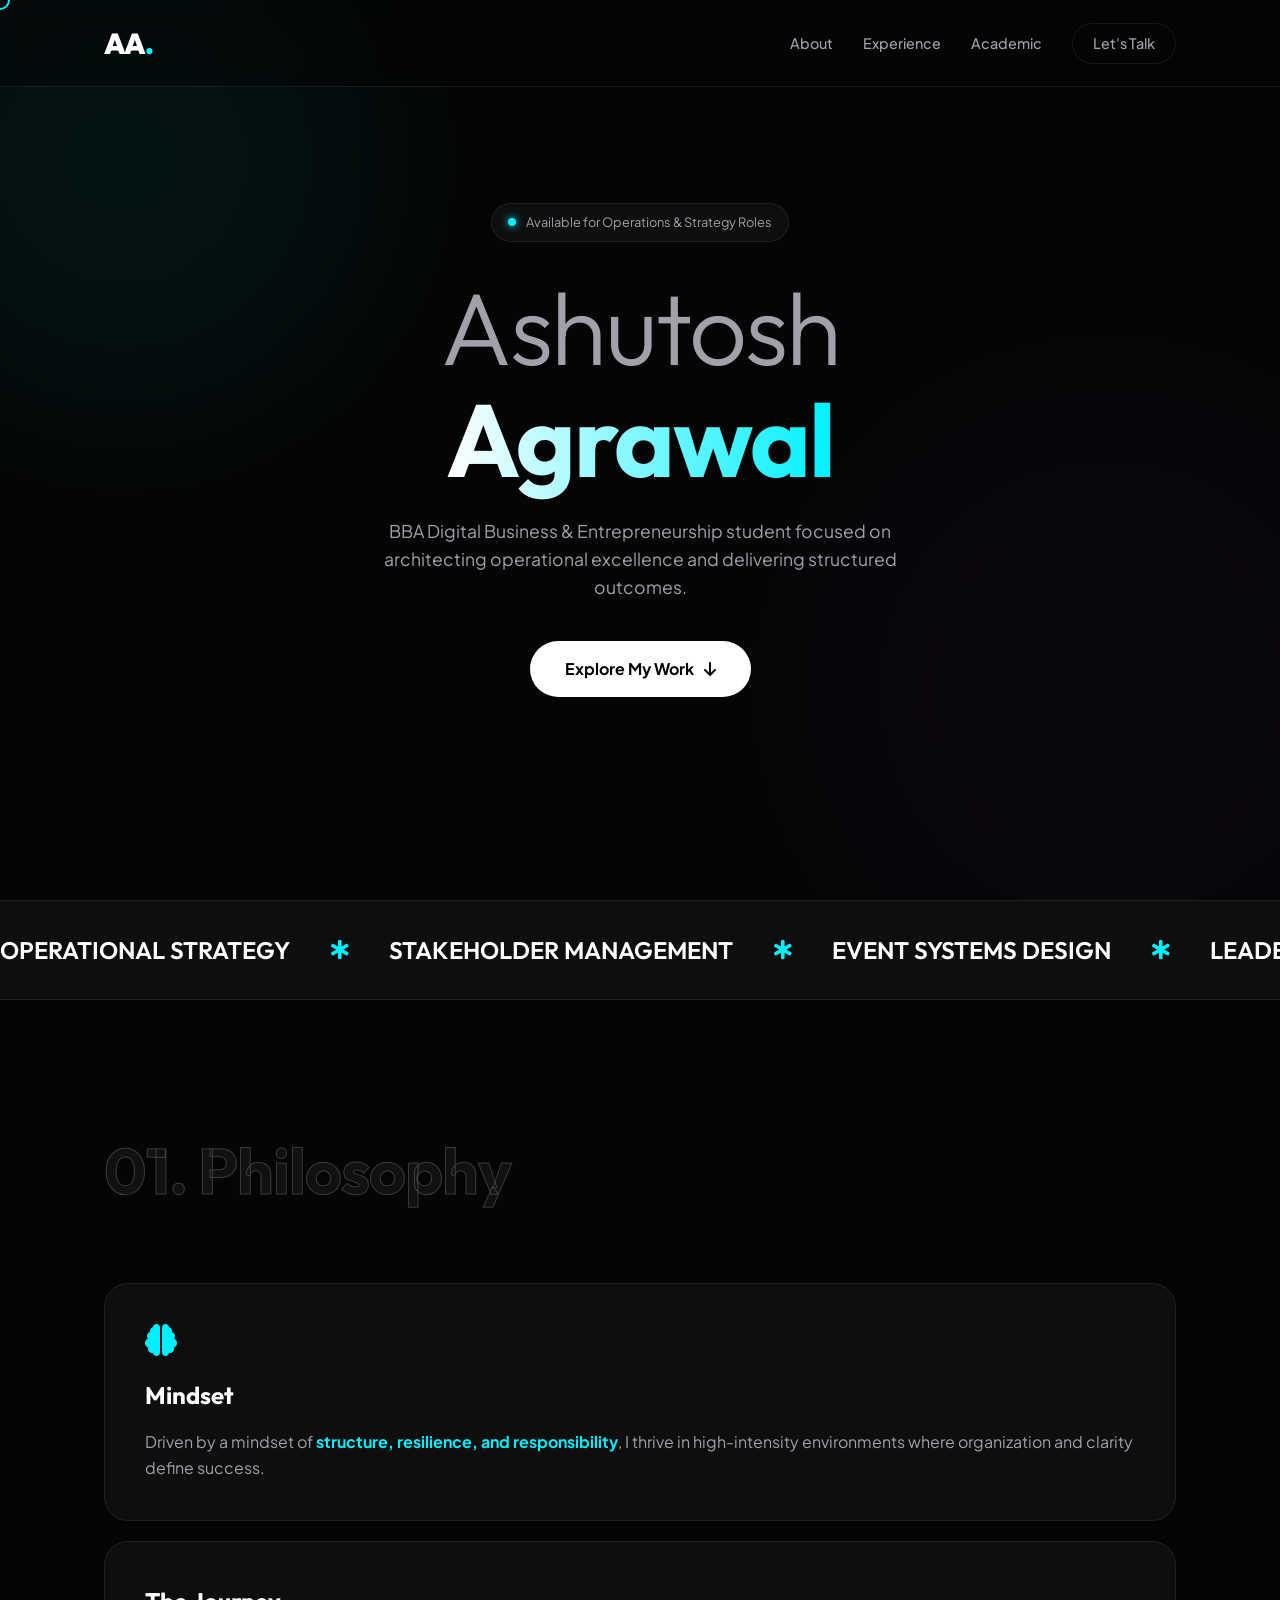
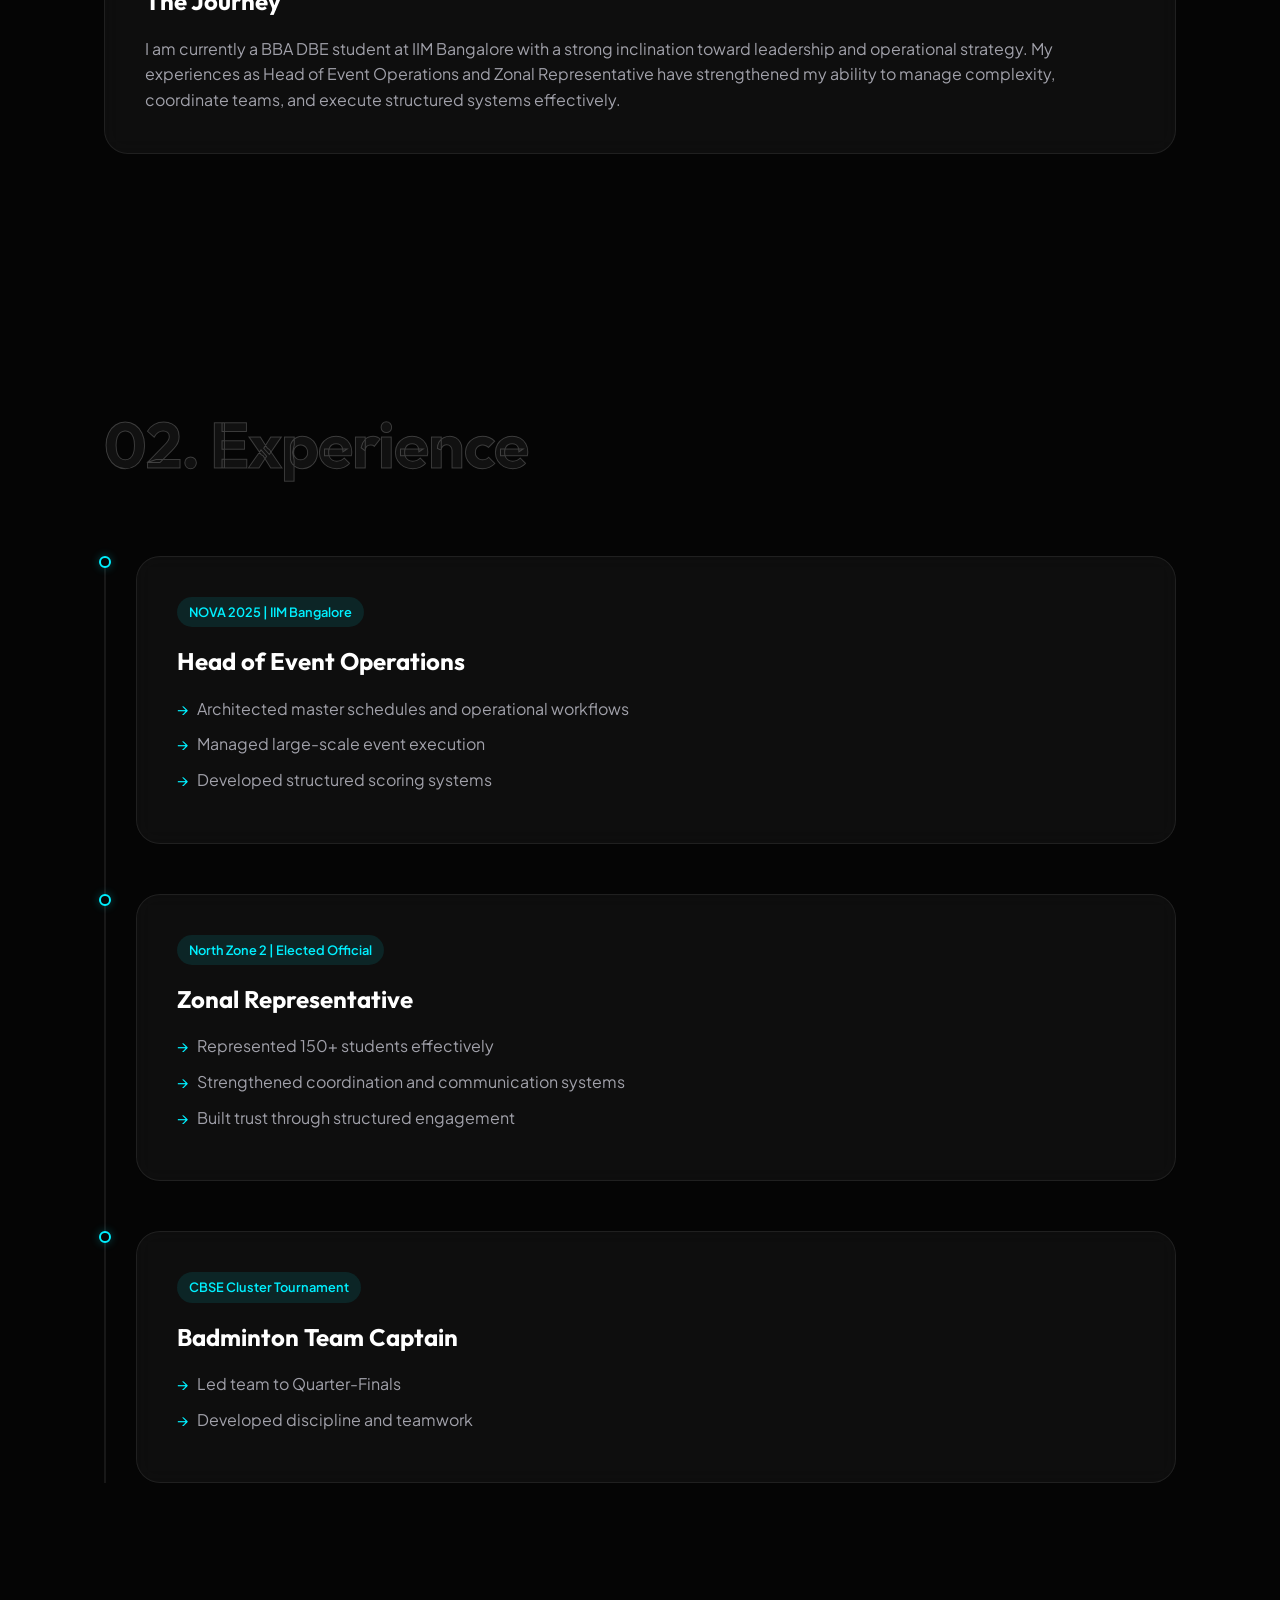
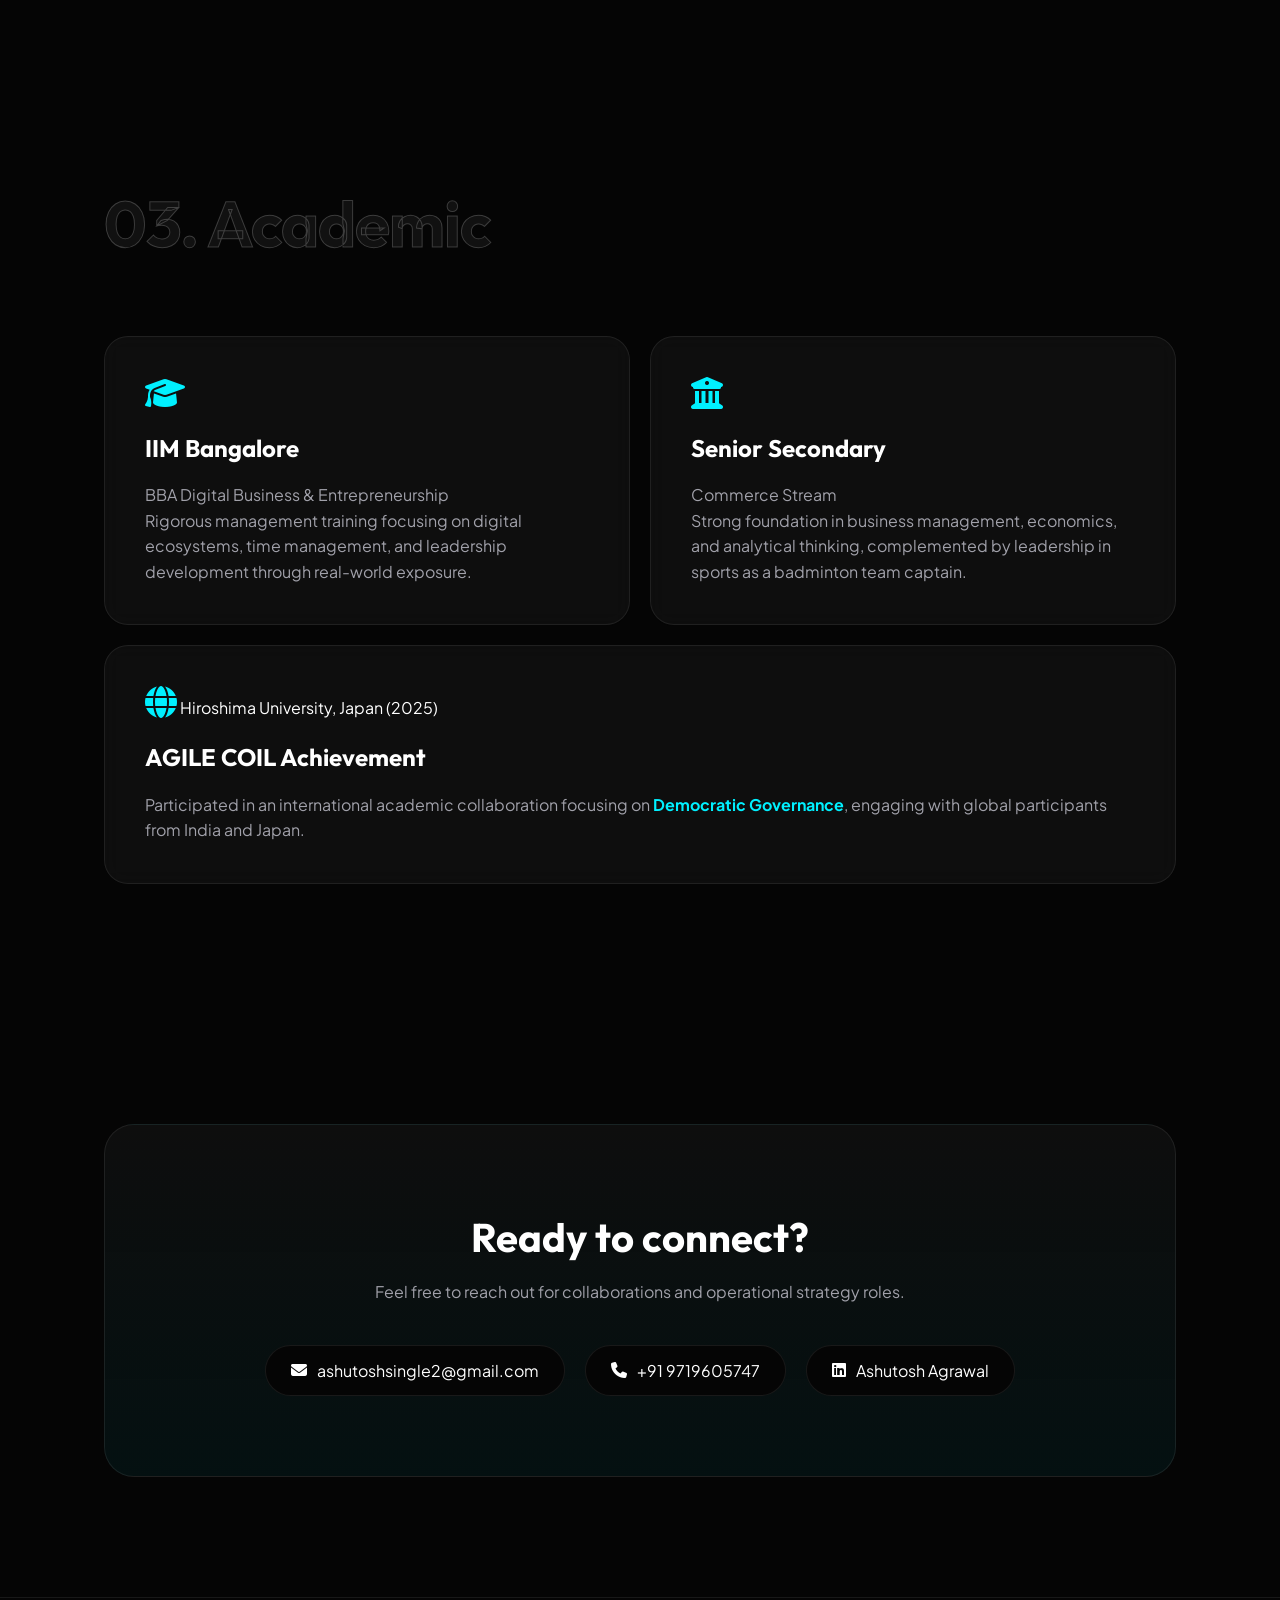
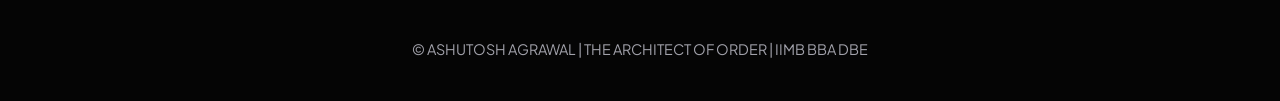
==== commit 0210db2e: "Update index.html" ====
--- a/index.html
+++ b/index.html
@@ -192,7 +192,7 @@
     </main>
 
     <footer>
-        <p>&copy; 2026 ASHUTOSH AGRAWAL | THE ARCHITECT OF ORDER | IIMB BBA DBE</p>
+        <p>&copy;  ASHUTOSH AGRAWAL | THE ARCHITECT OF ORDER | IIMB BBA DBE</p>
     </footer>
 
     <script>
